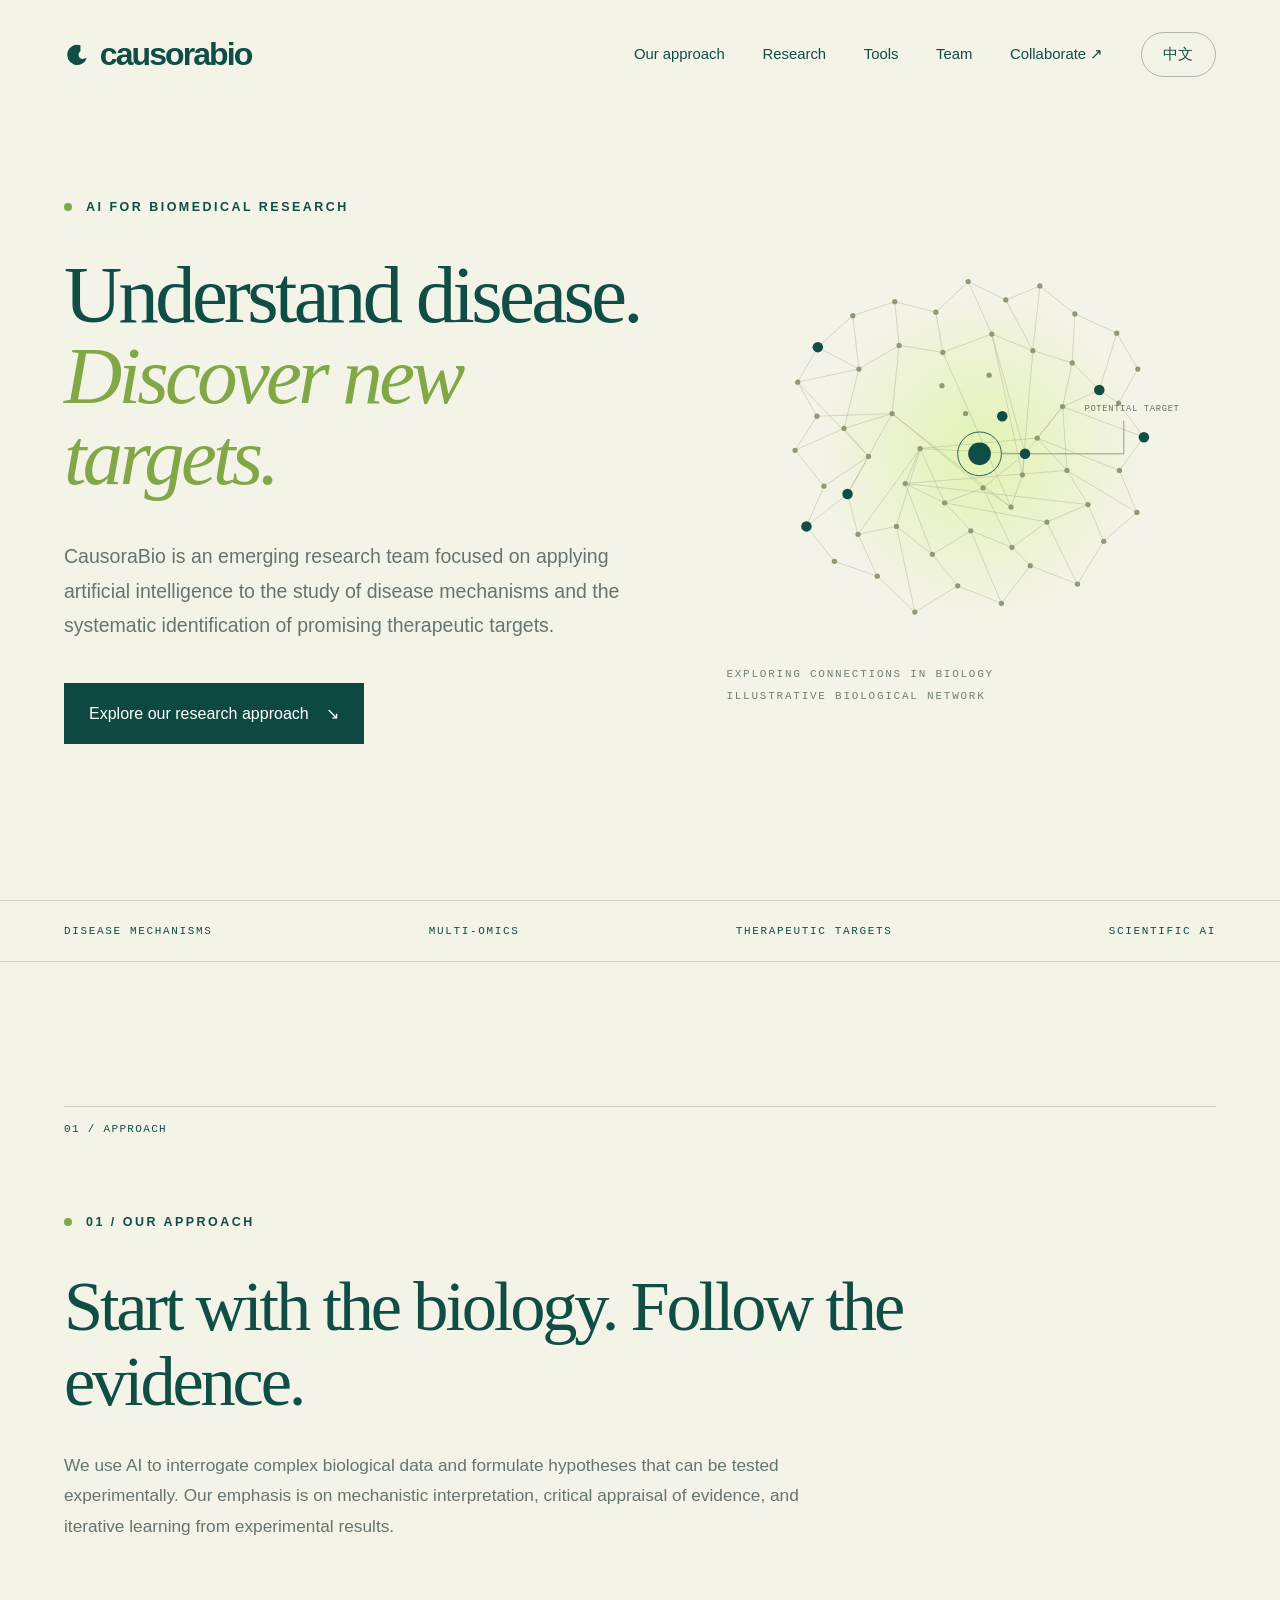
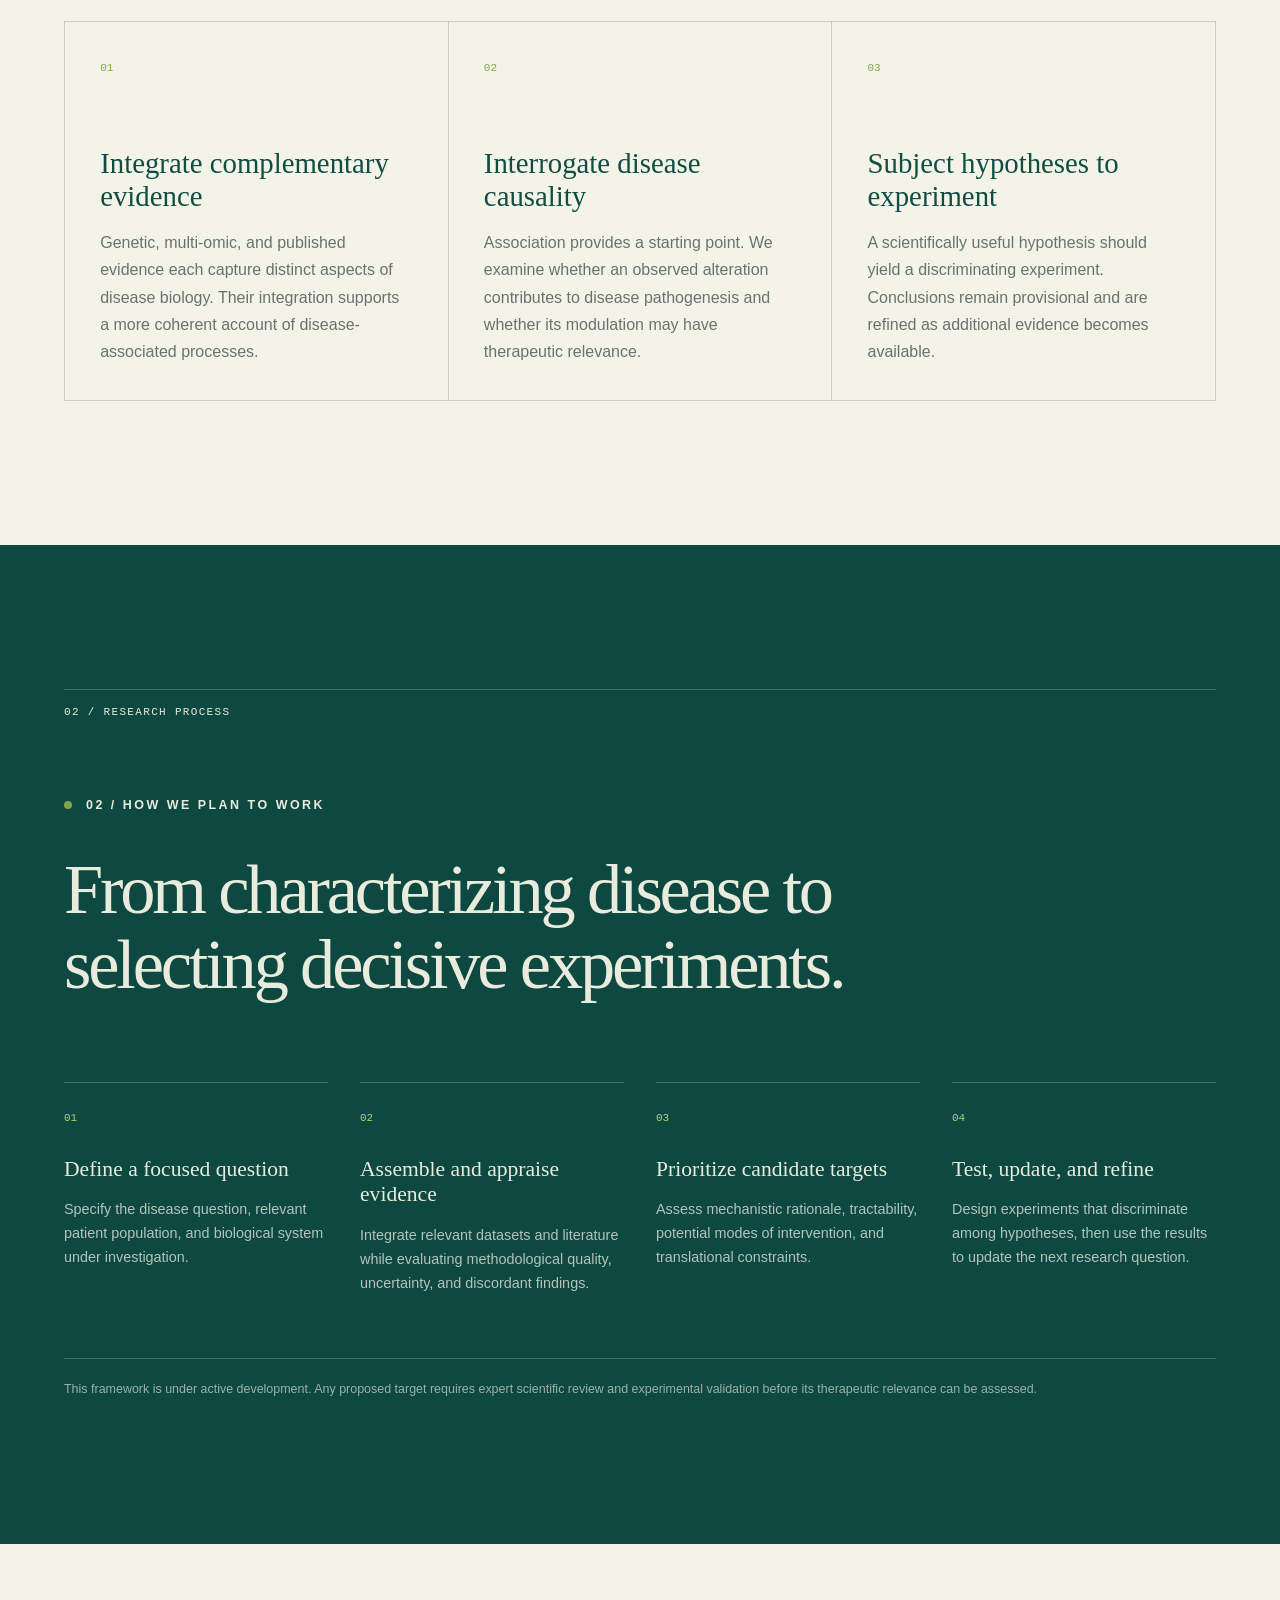
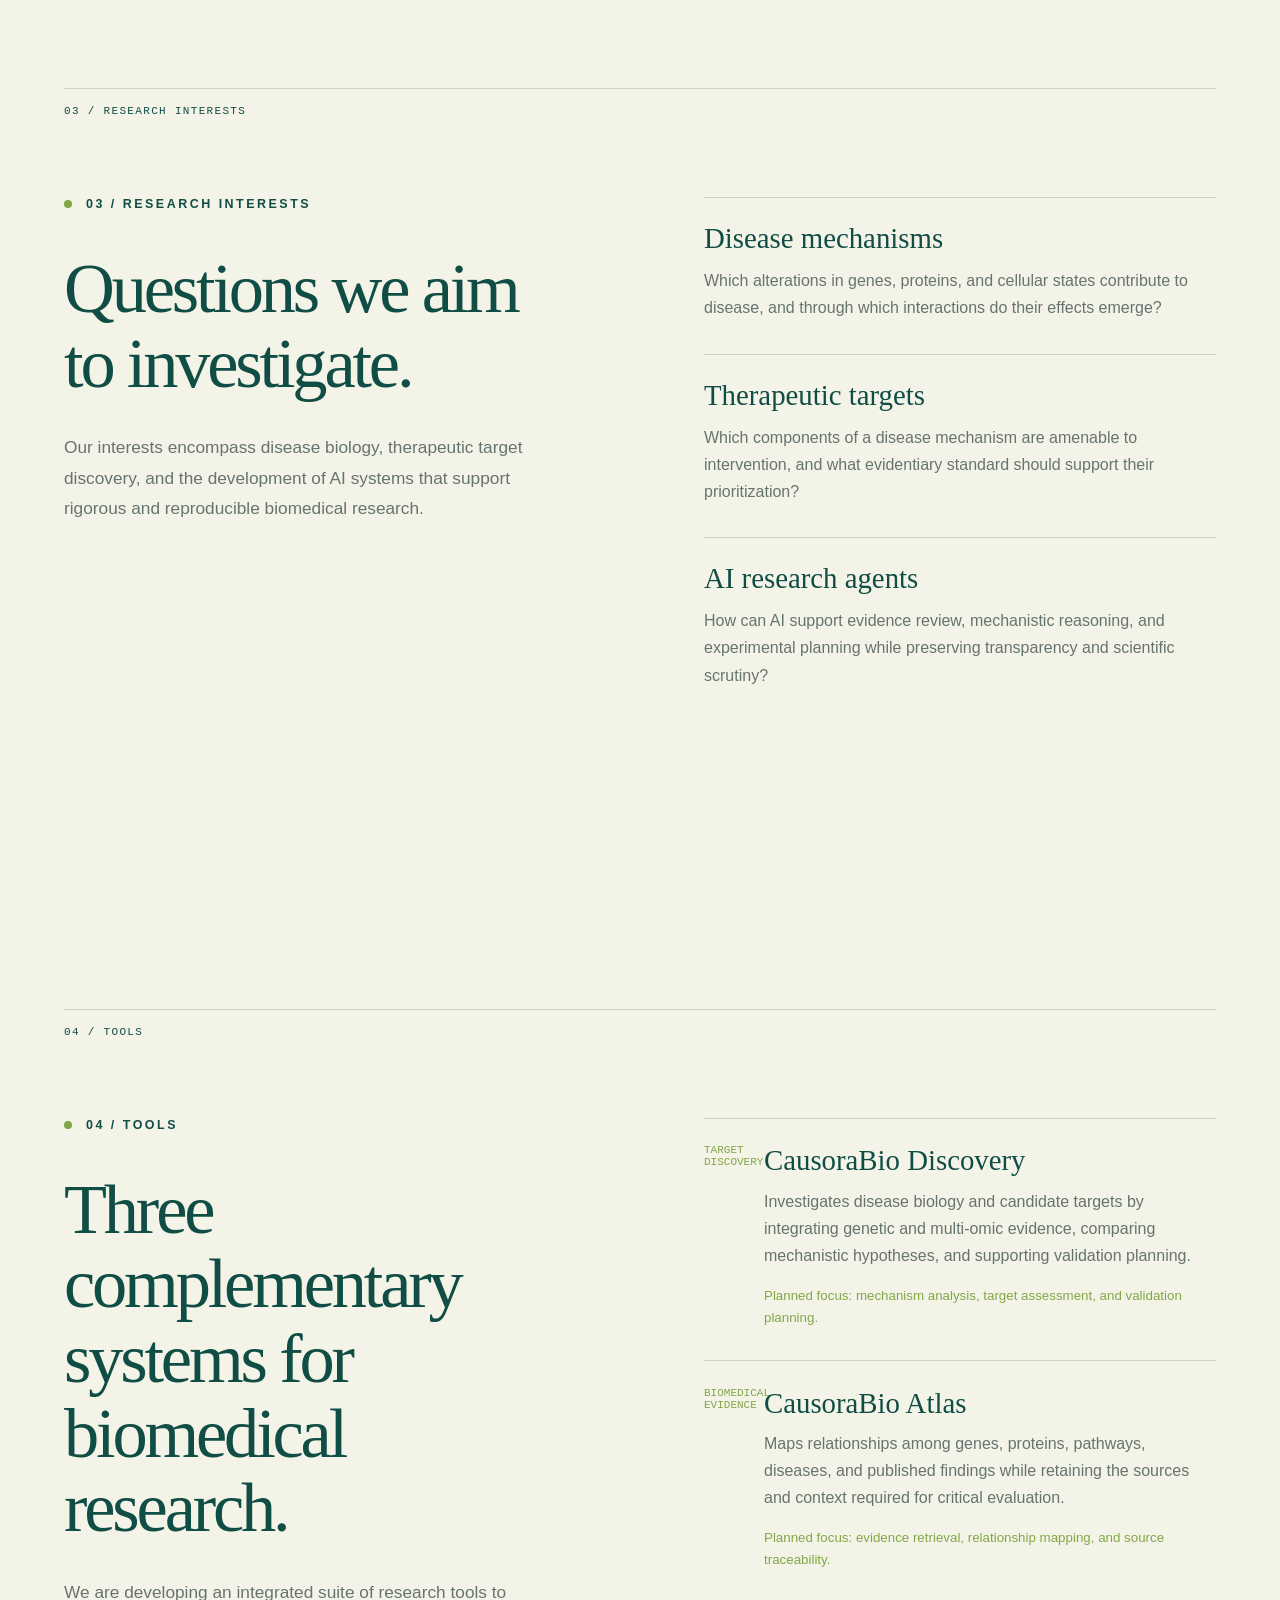
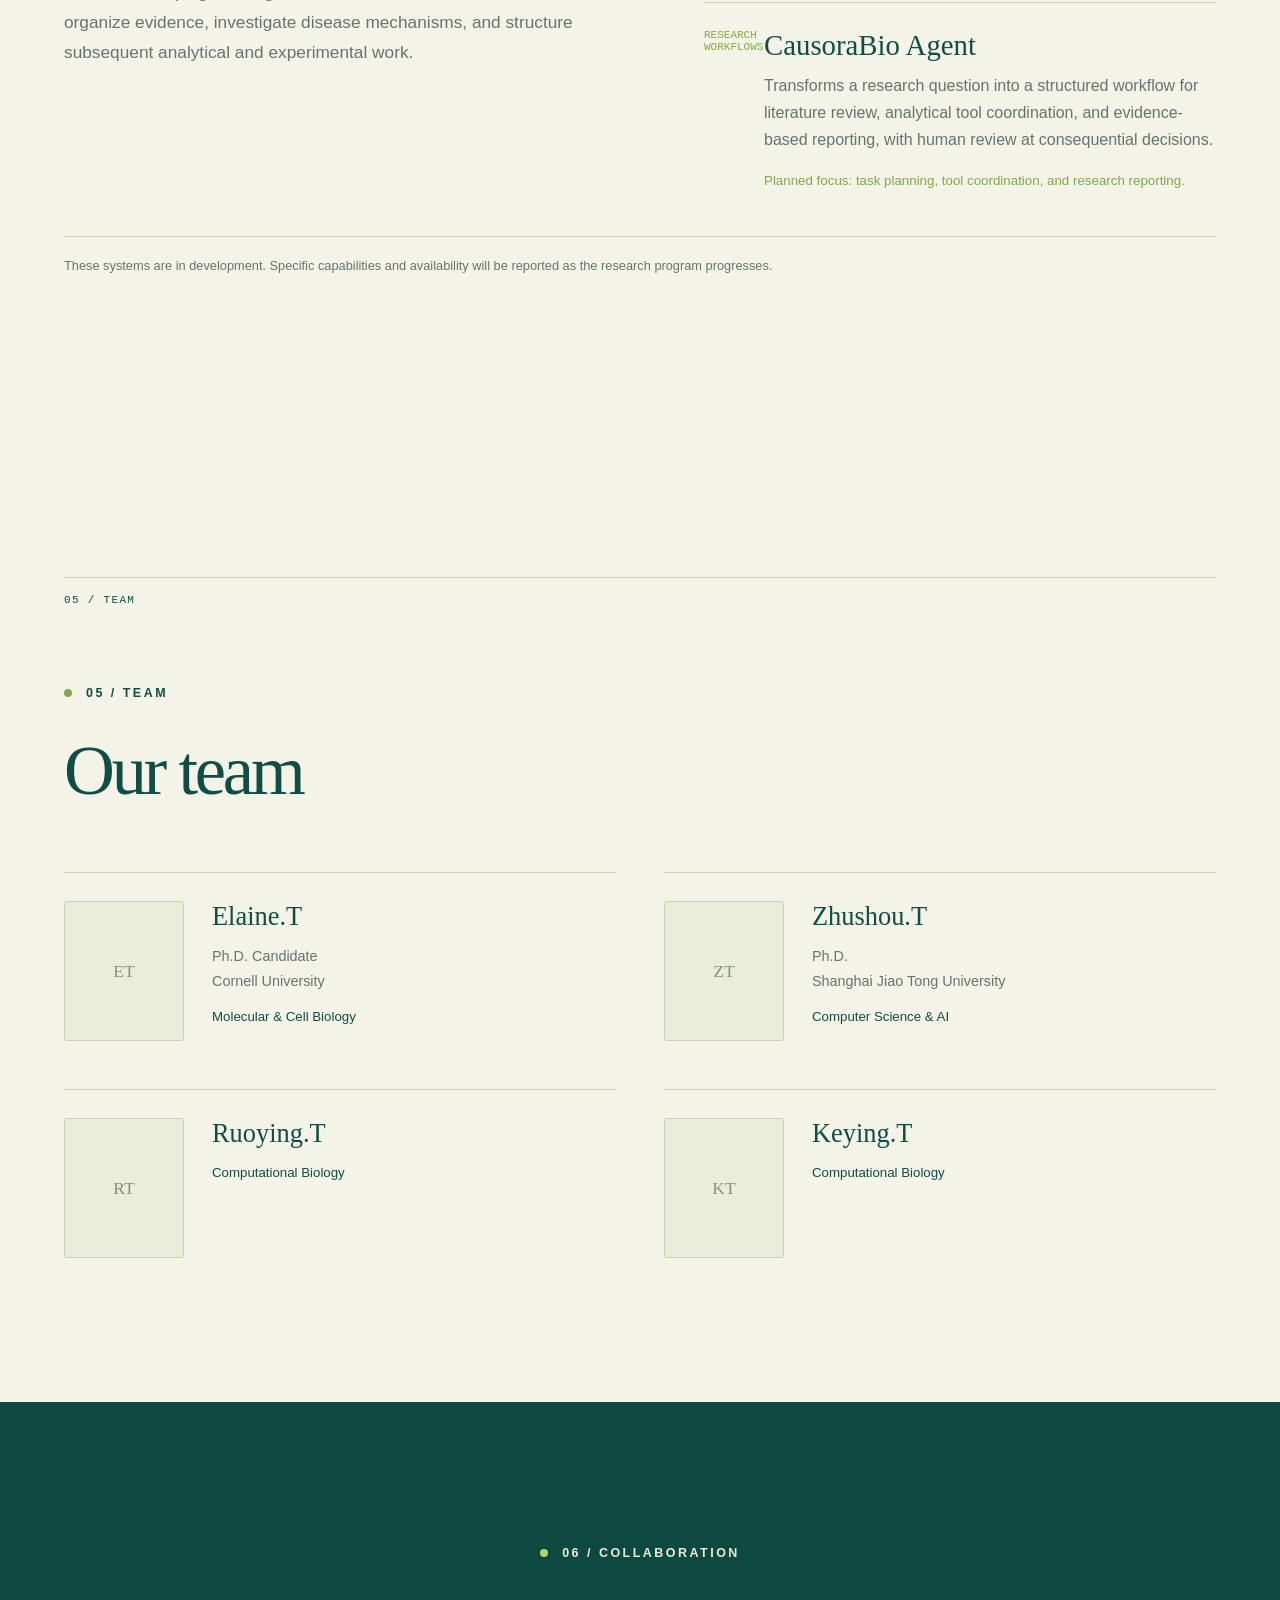
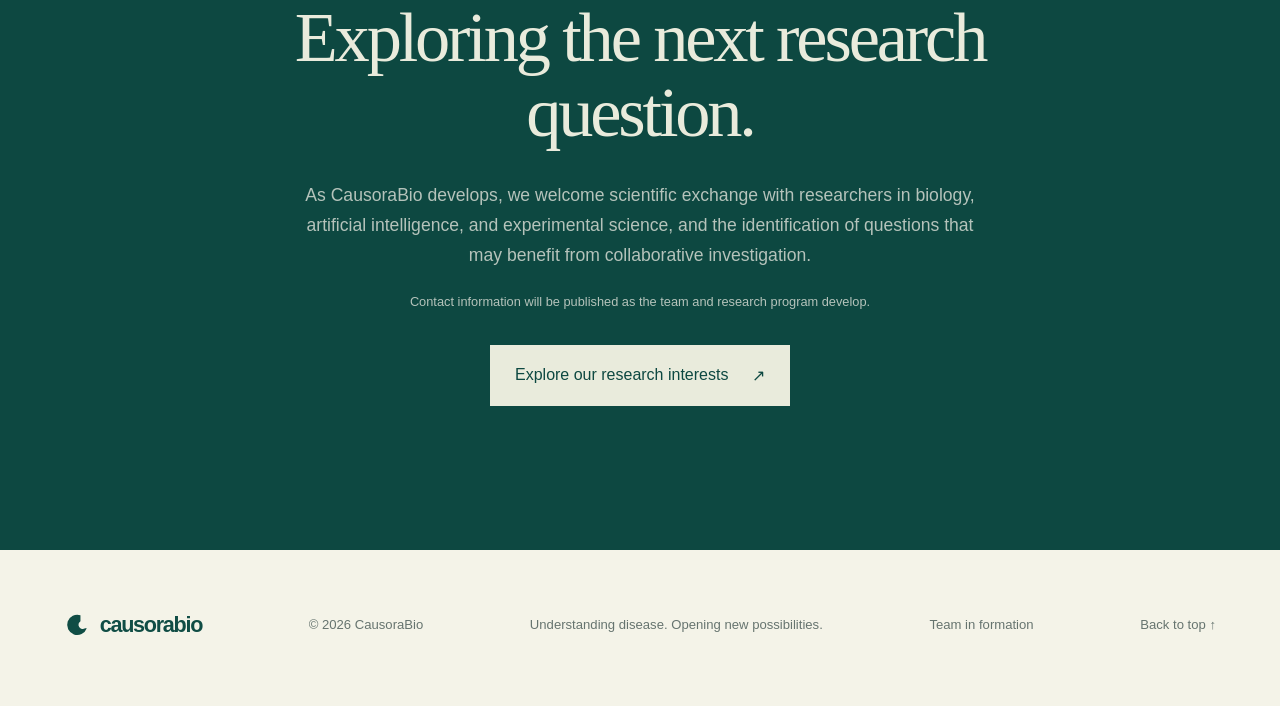
==== index.html @ b3ac4c7c "Initial CausoraBio website" ====
<!doctype html>
<html lang="en">
<head>
  <meta charset="utf-8">
  <meta name="viewport" content="width=device-width, initial-scale=1">
  <meta name="description" content="CausoraBio applies artificial intelligence to disease-mechanism research and the systematic identification of potential therapeutic targets.">
  <meta name="theme-color" content="#f4f3e8">
  <meta property="og:type" content="website">
  <meta property="og:title" content="CausoraBio — Understand disease. Discover new targets.">
  <meta property="og:description" content="Artificial intelligence for disease-mechanism research, evidence synthesis, and therapeutic-target discovery.">
  <meta name="twitter:card" content="summary">
  <title>CausoraBio — Understand disease. Discover new targets.</title>
  <link rel="icon" href="./favicon.svg" type="image/svg+xml">
  <link rel="manifest" href="./site.webmanifest">
  <link rel="stylesheet" href="./styles.css">
  <link rel="stylesheet" href="./enhancements.css">
  <link rel="stylesheet" href="./academic.css">
  <script src="./script.js" defer></script>
</head>
<body>
  <a class="skip-link" href="#main">Skip to content</a>
  <header class="site-header">
    <a class="brand" href="#top" aria-label="CausoraBio home">
      <svg viewBox="0 0 32 32" aria-hidden="true"><path d="M27 20.5A12 12 0 1 1 19.5 5v7A5 5 0 1 0 25 20.5z"/></svg>
      <span>causorabio</span>
    </a>
    <button class="menu-toggle" type="button" aria-expanded="false" aria-controls="site-nav">Menu</button>
    <nav id="site-nav" class="site-nav" aria-label="Primary navigation">
      <a href="#approach" data-i18n="navApproach">Our approach</a>
      <a href="#research" data-i18n="navResearch">Research</a>
      <a href="#tools" data-i18n="navTools">Tools</a>
      <a href="#team" data-i18n="navTeam">Team</a>
      <a href="#collaborate" data-i18n="navCollaborate">Collaborate ↗</a>
      <button class="lang-toggle" type="button" aria-label="Switch language">中文</button>
    </nav>
  </header>

  <main id="main">
    <section id="top" class="hero section-shell">
      <div class="hero-copy reveal">
        <p class="eyebrow" data-i18n="eyebrow">AI FOR BIOMEDICAL RESEARCH</p>
        <h1><span data-i18n="heroOne">Understand disease.</span><br><em data-i18n="heroTwo">Discover new targets.</em></h1>
        <p class="lede" data-i18n="heroBody">CausoraBio is an emerging research team focused on applying artificial intelligence to the study of disease mechanisms and the systematic identification of promising therapeutic targets.</p>
        <a class="button" href="#approach"><span data-i18n="heroButton">How we approach research</span><span aria-hidden="true">↘</span></a>
      </div>

      <div class="network-wrap reveal" aria-label="Illustrative biological network">
        <svg class="network" viewBox="0 0 560 500" role="img" aria-labelledby="network-title network-desc">
          <title id="network-title">Biological connection map</title>
          <desc id="network-desc">A network of connected biological signals converging on a potential therapeutic target.</desc>
          <defs>
            <radialGradient id="glow"><stop offset="0" stop-color="#dff3a9" stop-opacity=".85"/><stop offset="1" stop-color="#dff3a9" stop-opacity="0"/></radialGradient>
          </defs>
          <circle cx="290" cy="248" r="185" fill="url(#glow)"/>
          <g class="network-lines" id="network-lines"></g>
          <g class="network-points" id="network-points"></g>
          <circle class="target-ring" cx="290" cy="248" r="25"/>
          <circle class="target" cx="290" cy="248" r="13"/>
          <path class="target-line" d="M315 248H455V210"/>
          <circle class="target-small" cx="342" cy="248" r="6"/>
          <text x="410" y="199">POTENTIAL TARGET</text>
        </svg>
        <p class="network-caption">EXPLORING CONNECTIONS IN BIOLOGY<br>ILLUSTRATIVE BIOLOGICAL NETWORK</p>
      </div>
    </section>

    <div class="topic-strip section-shell" aria-label="Research domains">
      <span data-i18n="stripOne">DISEASE MECHANISMS</span><span data-i18n="stripTwo">MULTI-OMICS</span><span data-i18n="stripThree">THERAPEUTIC TARGETS</span><span data-i18n="stripFour">SCIENTIFIC AI</span>
    </div>

    <section id="approach" class="approach section-shell section-pad">
      <div class="section-index">01 / APPROACH</div>
      <div class="section-heading reveal">
        <p class="eyebrow" data-i18n="approachEyebrow">01 / OUR APPROACH</p>
        <h2 data-i18n="approachTitle">Start with the biology. Follow the evidence.</h2>
        <p class="section-lede" data-i18n="approachBody">We use AI to interrogate complex biological data and formulate hypotheses that can be tested experimentally. Our emphasis is on mechanistic interpretation, critical appraisal of evidence, and iterative learning from experimental results.</p>
      </div>
      <div class="approach-grid">
        <article class="method-card reveal"><span>01</span><h3 data-i18n="methodOneTitle">Integrate complementary evidence</h3><p data-i18n="methodOneBody">Genetic, multi-omic, and published evidence each capture distinct aspects of disease biology. Their integration supports a more coherent account of disease-associated processes.</p></article>
        <article class="method-card reveal"><span>02</span><h3 data-i18n="methodTwoTitle">Interrogate disease causality</h3><p data-i18n="methodTwoBody">Association provides a starting point. We examine whether an observed alteration contributes to disease pathogenesis and whether its modulation may have therapeutic relevance.</p></article>
        <article class="method-card reveal"><span>03</span><h3 data-i18n="methodThreeTitle">Subject hypotheses to experiment</h3><p data-i18n="methodThreeBody">A scientifically useful hypothesis should yield a discriminating experiment. Conclusions remain provisional and are refined as additional evidence becomes available.</p></article>
      </div>
    </section>

    <section class="workflow section-pad">
      <div class="section-shell">
        <div class="section-index light">02 / RESEARCH PROCESS</div>
        <div class="workflow-heading reveal"><p class="eyebrow light" data-i18n="workflowEyebrow">02 / HOW WE PLAN TO WORK</p><h2 data-i18n="workflowTitle">From characterizing disease to selecting decisive experiments.</h2></div>
        <div class="workflow-grid">
          <article class="workflow-step reveal"><span>01</span><h3 data-i18n="workflowOneTitle">Define a focused question</h3><p data-i18n="workflowOneBody">Specify the disease question, relevant patient population, and biological system under investigation.</p></article>
          <article class="workflow-step reveal"><span>02</span><h3 data-i18n="workflowTwoTitle">Assemble and appraise evidence</h3><p data-i18n="workflowTwoBody">Integrate relevant datasets and literature while evaluating methodological quality, uncertainty, and discordant findings.</p></article>
          <article class="workflow-step reveal"><span>03</span><h3 data-i18n="workflowThreeTitle">Prioritize candidate targets</h3><p data-i18n="workflowThreeBody">Assess mechanistic rationale, tractability, potential modes of intervention, and translational constraints.</p></article>
          <article class="workflow-step reveal"><span>04</span><h3 data-i18n="workflowFourTitle">Test, update, and refine</h3><p data-i18n="workflowFourBody">Design experiments that discriminate among hypotheses, then use the results to update the next research question.</p></article>
        </div>
        <p class="workflow-note" data-i18n="workflowNote">This framework is under active development. Any proposed target requires expert scientific review and experimental validation before its therapeutic relevance can be assessed.</p>
      </div>
    </section>

    <section id="research" class="research-focus section-shell section-pad">
      <div class="section-index">03 / RESEARCH INTERESTS</div>
      <div class="research-focus-grid">
        <div class="section-heading reveal"><p class="eyebrow" data-i18n="researchEyebrow">03 / RESEARCH INTERESTS</p><h2 data-i18n="researchTitle">Questions we aim to investigate.</h2><p class="section-lede" data-i18n="researchBody">Our interests encompass disease biology, therapeutic target discovery, and the development of AI systems that support rigorous and reproducible biomedical research.</p></div>
        <div class="focus-list reveal">
          <article><h3 data-i18n="focusOneTitle">Disease mechanisms</h3><p data-i18n="focusOneBody">Which alterations in genes, proteins, and cellular states contribute to disease, and through which interactions do their effects emerge?</p></article>
          <article><h3 data-i18n="focusTwoTitle">Therapeutic targets</h3><p data-i18n="focusTwoBody">Which components of a disease mechanism are amenable to intervention, and what evidentiary standard should support their prioritization?</p></article>
          <article><h3 data-i18n="focusThreeTitle">AI research agents</h3><p data-i18n="focusThreeBody">How can AI support evidence review, mechanistic reasoning, and experimental planning while preserving transparency and scientific scrutiny?</p></article>
        </div>
      </div>
    </section>

    <section id="tools" class="tools section-shell section-pad">
      <div class="section-index">04 / TOOLS</div>
      <div class="tools-grid">
        <div class="section-heading reveal"><p class="eyebrow" data-i18n="toolsEyebrow">04 / TOOLS</p><h2 data-i18n="toolsTitle">Three complementary systems for biomedical research.</h2><p class="section-lede" data-i18n="toolsBody">We are developing an integrated suite of research tools to organize evidence, investigate disease mechanisms, and structure subsequent analytical and experimental work.</p></div>
        <div class="tool-list reveal">
          <article><span data-i18n="toolOneLabel">TARGET DISCOVERY</span><div><h3>CausoraBio Discovery</h3><p data-i18n="toolOneBody">Investigates disease biology and candidate targets by integrating genetic and multi-omic evidence, comparing mechanistic hypotheses, and supporting validation planning.</p><small data-i18n="toolOneFocus">Planned focus: mechanism analysis, target assessment, and validation planning.</small></div></article>
          <article><span data-i18n="toolTwoLabel">BIOMEDICAL EVIDENCE</span><div><h3>CausoraBio Atlas</h3><p data-i18n="toolTwoBody">Maps relationships among genes, proteins, pathways, diseases, and published findings while retaining the sources and context required for critical evaluation.</p><small data-i18n="toolTwoFocus">Planned focus: evidence retrieval, relationship mapping, and source traceability.</small></div></article>
          <article><span data-i18n="toolThreeLabel">RESEARCH WORKFLOWS</span><div><h3>CausoraBio Agent</h3><p data-i18n="toolThreeBody">Transforms a research question into a structured workflow for literature review, analytical tool coordination, and evidence-based reporting, with human review at consequential decisions.</p><small data-i18n="toolThreeFocus">Planned focus: task planning, tool coordination, and research reporting.</small></div></article>
        </div>
      </div>
      <p class="development-note" data-i18n="toolsNote">These systems are in development. Specific capabilities and availability will be reported as the research program progresses.</p>
    </section>

    <section id="team" class="team section-shell section-pad">
      <div class="section-index">05 / TEAM</div>
      <div class="team-heading reveal">
        <p class="eyebrow" data-i18n="teamEyebrow">05 / TEAM</p>
        <h2 data-i18n="teamTitle">Our team</h2>
      </div>
      <div class="team-grid">
        <article class="team-member reveal">
          <div class="team-avatar" aria-hidden="true"><span>ET</span></div>
          <div><h3>Elaine.T</h3><p data-i18n="elaineDegree">Ph.D. Candidate</p><p data-i18n="elaineSchool">Cornell University</p><p class="team-field" data-i18n="elaineField">Molecular &amp; Cell Biology</p></div>
        </article>
        <article class="team-member reveal">
          <div class="team-avatar" aria-hidden="true"><span>ZT</span></div>
          <div><h3>Zhushou.T</h3><p data-i18n="zhushouDegree">Ph.D.</p><p data-i18n="zhushouSchool">Shanghai Jiao Tong University</p><p class="team-field" data-i18n="zhushouField">Computer Science &amp; AI</p></div>
        </article>
        <article class="team-member reveal">
          <div class="team-avatar" aria-hidden="true"><span>RT</span></div>
          <div><h3>Ruoying.T</h3><p class="team-field" data-i18n="ruoyingField">Computational Biology</p></div>
        </article>
        <article class="team-member reveal">
          <div class="team-avatar" aria-hidden="true"><span>KT</span></div>
          <div><h3>Keying.T</h3><p class="team-field" data-i18n="keyingField">Computational Biology</p></div>
        </article>
      </div>
    </section>

    <section id="collaborate" class="collaborate section-pad">
      <div class="section-shell collaborate-inner reveal">
        <p class="eyebrow light" data-i18n="collabEyebrow">06 / COLLABORATION</p>
        <h2 data-i18n="collabTitle">Exploring the next research question.</h2>
        <p data-i18n="collabBody">As CausoraBio develops, we welcome scientific exchange with researchers in biology, artificial intelligence, and experimental science, and the identification of questions that may benefit from collaborative investigation.</p>
        <p class="contact-note" data-i18n="contactNote">Contact information will be published as the team and research program develop.</p>
        <a class="button button-light" href="#research"><span data-i18n="collabButton">Explore our research interests</span><span aria-hidden="true">↗</span></a>
      </div>
    </section>
  </main>

  <footer class="footer section-shell"><a class="brand" href="#top"><svg viewBox="0 0 32 32" aria-hidden="true"><path d="M27 20.5A12 12 0 1 1 19.5 5v7A5 5 0 1 0 25 20.5z"/></svg><span>causorabio</span></a><p>© <span id="year"></span> CausoraBio</p><span data-i18n="footerLine">Understanding disease. Opening new possibilities.</span><span data-i18n="footerStatus">Team in formation</span><a href="#top" data-i18n="backTop">Back to top ↑</a></footer>
</body>
</html>
---- styles.css ----
:root{--paper:#f4f3e8;--ink:#104d45;--muted:#66746f;--lime:#82a747;--line:#ccd0bf;--dark:#0d4841;--serif:Georgia,"Times New Roman",serif;--sans:Inter,-apple-system,BlinkMacSystemFont,"Segoe UI",sans-serif}*{box-sizing:border-box}html{scroll-behavior:smooth}body{margin:0;background:var(--paper);color:var(--ink);font-family:var(--sans);font-size:16px}.skip-link{position:fixed;left:1rem;top:-4rem;background:#fff;padding:.8rem 1rem;z-index:99}.skip-link:focus{top:1rem}.site-header{height:108px;max-width:1344px;margin:auto;padding:0 4rem;display:flex;align-items:center;justify-content:space-between;position:relative;z-index:10}.brand{display:flex;align-items:center;gap:.55rem;color:var(--ink);font-size:2rem;font-weight:700;text-decoration:none;letter-spacing:-.06em}.brand svg{width:27px;height:27px;fill:currentColor}.site-nav{display:flex;align-items:center;gap:2.35rem}.site-nav a{color:var(--ink);font-size:.93rem;text-decoration:none;position:relative}.site-nav a:after{content:"";position:absolute;left:0;right:100%;bottom:-5px;height:1px;background:currentColor;transition:right .25s}.site-nav a:hover:after{right:0}.lang-toggle{border:1px solid #aeb7a8;border-radius:999px;background:transparent;color:var(--ink);padding:.75rem 1.35rem;cursor:pointer;font-size:.92rem}.menu-toggle{display:none;background:none;border:0;color:var(--ink);font:inherit}.section-shell{max-width:1344px;margin:0 auto;padding-left:4rem;padding-right:4rem}.hero{min-height:calc(100vh - 108px);display:grid;grid-template-columns:1.1fr .9fr;align-items:center;gap:4rem;padding-top:3rem;padding-bottom:7rem}.hero-copy{max-width:650px}.eyebrow{font-size:.78rem;letter-spacing:.2em;font-weight:600;margin:0 0 2.5rem;color:var(--ink)}.eyebrow:before{content:"";display:inline-block;width:8px;height:8px;border-radius:50%;background:var(--lime);margin-right:14px}.hero h1,.section-heading h2,.research h2,.team h2,.collaborate h2{font-family:var(--serif);font-weight:400;letter-spacing:-.045em;margin:0}.hero h1{font-size:clamp(3.7rem,6.3vw,6.2rem);line-height:1.01}.hero h1 em{font-weight:400;color:var(--lime)}.lede{max-width:610px;color:var(--muted);font-size:1.22rem;line-height:1.75;margin:2.6rem 0}.button{display:inline-flex;align-items:center;justify-content:space-between;min-width:300px;background:var(--dark);color:#fff;text-decoration:none;padding:1.25rem 1.5rem;border:1px solid var(--dark);transition:.25s}.button:hover{background:transparent;color:var(--dark)}.network-wrap{align-self:center}.network{width:100%;overflow:visible}.network-lines line{stroke:#9ba687;stroke-width:1;opacity:.42}.network-points circle{fill:#8d9a73}.network-points circle.accent{fill:var(--ink)}.target-ring{fill:none;stroke:var(--ink);stroke-width:1}.target{fill:var(--ink)}.target-line{fill:none;stroke:#829570;stroke-width:1}.target-small{fill:var(--ink)}.network text{font:10px ui-monospace,SFMono-Regular,Menlo,monospace;letter-spacing:.08em;fill:#66725e}.network-caption{font:11px/2 ui-monospace,SFMono-Regular,Menlo,monospace;letter-spacing:.16em;color:#73806d;margin:-15px 0 0}.section-pad{padding-top:9rem;padding-bottom:9rem}.section-index{border-top:1px solid var(--line);padding-top:1rem;font:11px ui-monospace,SFMono-Regular,Menlo,monospace;letter-spacing:.12em}.section-heading{max-width:860px;margin:5rem 0}.section-heading h2,.research h2,.collaborate h2{font-size:clamp(3.2rem,5.5vw,5.3rem);line-height:1.06}.approach-grid{display:grid;grid-template-columns:repeat(3,1fr);gap:1px;background:var(--line);border:1px solid var(--line)}.method-card{background:var(--paper);padding:2.2rem;min-height:290px}.method-card>span,.tool-list article>span{font:11px ui-monospace,SFMono-Regular,Menlo,monospace;color:var(--lime)}.method-card h3,.tool-list h3{font-family:var(--serif);font-size:1.8rem;font-weight:400;margin:4.5rem 0 1rem}.method-card p,.tool-list p,.team-layout>p:last-child{color:var(--muted);line-height:1.7;margin:0}.research,.collaborate{background:var(--dark);color:#e9ebdc}.research-inner{display:grid;grid-template-columns:1.2fr 1fr;gap:7rem}.research .section-index{grid-column:1/-1;border-color:#44726b}.light{color:#e9ebdc}.research-copy>p:last-child{font-size:1.15rem;line-height:1.7;color:#b5c3bb;max-width:650px}.scale-list{align-self:end}.scale-list div{display:flex;justify-content:space-between;border-top:1px solid #44726b;padding:1.3rem 0;font-size:.8rem;letter-spacing:.15em}.scale-list b{font-weight:400;color:#89a78b}.tools-grid{display:grid;grid-template-columns:1fr 1fr;gap:8rem}.tools-grid .section-heading{margin-top:5rem}.tool-list{padding-top:5rem}.tool-list article{display:grid;grid-template-columns:60px 1fr;border-top:1px solid var(--line);padding:1.6rem 0 2rem}.tool-list h3{margin:0 0 .65rem}.team-layout{max-width:1000px;margin:6rem 0 0 auto}.team h2{font-size:clamp(3rem,5vw,5rem);line-height:1.08}.team-layout>p:last-child{font-size:1.15rem;max-width:650px;margin:2.5rem 0 0 auto}.collaborate{text-align:center}.collaborate-inner{max-width:1000px}.collaborate .eyebrow:before{background:#b3d467}.collaborate p:not(.eyebrow){max-width:700px;margin:2rem auto 3rem;color:#b5c3bb;line-height:1.7;font-size:1.1rem}.button-light{background:#e9ebdc;border-color:#e9ebdc;color:var(--dark)}.button-light:hover{color:#e9ebdc;border-color:#e9ebdc}.footer{min-height:150px;display:flex;align-items:center;justify-content:space-between}.footer .brand{font-size:1.35rem}.footer p,.footer>a:last-child{color:var(--muted);font-size:.82rem;text-decoration:none}.reveal{opacity:0;transform:translateY(18px);transition:opacity .7s ease,transform .7s ease}.reveal.visible{opacity:1;transform:none}@media(prefers-reduced-motion:reduce){html{scroll-behavior:auto}.reveal{opacity:1;transform:none;transition:none}}@media(max-width:900px){.site-header,.section-shell{padding-left:1.5rem;padding-right:1.5rem}.site-header{height:84px}.menu-toggle{display:block}.site-nav{position:absolute;top:74px;left:1rem;right:1rem;background:var(--paper);border:1px solid var(--line);padding:1.5rem;flex-direction:column;align-items:flex-start;gap:1.3rem;display:none}.site-nav.open{display:flex}.hero{grid-template-columns:1fr;gap:1rem;min-height:auto;padding-top:5rem}.hero-copy{max-width:720px}.network-wrap{max-width:620px;margin:auto}.approach-grid,.research-inner,.tools-grid{grid-template-columns:1fr}.research-inner,.tools-grid{gap:2rem}.method-card{min-height:240px}.section-pad{padding-top:6rem;padding-bottom:6rem}.footer{padding-top:2rem;padding-bottom:2rem;gap:1.5rem;flex-wrap:wrap}}@media(max-width:560px){.brand{font-size:1.55rem}.hero h1{font-size:3.15rem}.hero{padding-top:4rem;padding-bottom:5rem}.lede{font-size:1rem}.button{min-width:100%}.network{margin-top:1rem}.section-heading h2,.research h2,.team h2,.collaborate h2{font-size:2.65rem}.section-heading{margin:3.5rem 0}.approach-grid{grid-template-columns:1fr}.method-card h3{margin-top:2.8rem}.section-pad{padding-top:4.5rem;padding-bottom:4.5rem}.footer{align-items:flex-start;flex-direction:column}}
---- enhancements.css ----
.research-questions{grid-column:1/-1;border-top:1px solid #44726b;padding-top:2rem;display:grid;grid-template-columns:1fr 1.4fr;gap:4rem}.research-questions>p{font:11px ui-monospace,SFMono-Regular,Menlo,monospace;letter-spacing:.15em;color:#89a78b}.research-questions ul{list-style:none;padding:0;margin:0}.research-questions li{font-family:var(--serif);font-size:1.65rem;padding:.9rem 0;border-bottom:1px solid #44726b}.team-heading{margin:5rem 0 4rem}.team-heading .eyebrow{margin-bottom:2rem}.team-heading h2{font-size:clamp(3.2rem,5.5vw,5.3rem)}.team-grid{display:grid;grid-template-columns:repeat(2,minmax(0,1fr));gap:3rem;margin-top:2rem}.team-member{display:grid;grid-template-columns:120px 1fr;gap:1.75rem;align-items:start;border-top:1px solid var(--line);padding-top:1.75rem}.team-avatar{height:140px;background:#e9edd9;border:1px solid var(--line);border-radius:3px;display:grid;place-items:center;color:#839478;font:1.1rem var(--serif)}.team-member h3{font:400 1.65rem var(--serif);margin:0 0 .75rem}.team-member p{margin:0;color:var(--muted);font-size:.9rem;line-height:1.7}.team-member .team-field{margin-top:.8rem;color:var(--ink);font-size:.83rem}.collaborate p:not(.eyebrow){margin-bottom:2rem}.collab-types{display:flex;justify-content:center;gap:.6rem;flex-wrap:wrap;margin-bottom:3rem}.collab-types span{border:1px solid #44726b;border-radius:999px;padding:.6rem 1rem;color:#cad4ce;font-size:.82rem}.footer{gap:1.5rem}.footer>a:not(.brand){color:var(--muted);font-size:.82rem;text-decoration:none}@media(max-width:900px){.research-questions{grid-template-columns:1fr;gap:1rem}.team-grid{grid-template-columns:1fr;gap:2rem}}@media(max-width:560px){.team-member{grid-template-columns:90px 1fr;gap:1.35rem}.team-avatar{height:110px}.team-heading h2{font-size:2.65rem}}
---- academic.css ----
.topic-strip{border-top:1px solid var(--line);border-bottom:1px solid var(--line);display:flex;justify-content:space-between;gap:2rem;padding-top:1.5rem;padding-bottom:1.5rem;font:11px ui-monospace,SFMono-Regular,Menlo,monospace;letter-spacing:.15em}.section-lede{color:var(--muted);font-size:1.08rem;line-height:1.75;max-width:760px;margin:2rem 0 0}.workflow{background:var(--dark);color:#e9ebdc}.workflow .section-index{border-color:#44726b}.workflow-heading{max-width:900px;margin:5rem 0}.workflow-heading h2{font:400 clamp(3.2rem,5.5vw,5.3rem)/1.06 var(--serif);letter-spacing:-.045em;margin:0}.workflow-grid{display:grid;grid-template-columns:repeat(4,1fr);gap:2rem}.workflow-step{border-top:1px solid #44726b;padding-top:1.5rem}.workflow-step>span{font:11px ui-monospace,SFMono-Regular,Menlo,monospace;color:#b3d467}.workflow-step h3{font:400 1.35rem/1.2 var(--serif);margin:2rem 0 1rem}.workflow-step p{color:#b5c3bb;line-height:1.65;font-size:.9rem}.workflow-note{border-top:1px solid #44726b;margin:3rem 0 0;padding-top:1.25rem;color:#9fb1a8;font-size:.78rem;line-height:1.7}.research-focus-grid{display:grid;grid-template-columns:1fr 1fr;gap:8rem}.focus-list{padding-top:5rem}.focus-list article{border-top:1px solid var(--line);padding:1.5rem 0 2rem}.focus-list h3{font:400 1.8rem var(--serif);margin:0 0 .75rem}.focus-list p{color:var(--muted);line-height:1.7;margin:0}.tool-list small{display:block;color:var(--lime);line-height:1.6;margin-top:1rem}.development-note{border-top:1px solid var(--line);padding-top:1.2rem;color:var(--muted);font-size:.8rem;line-height:1.6}.contact-note{font-size:.8rem!important;margin-top:-.75rem!important}.footer>span{color:var(--muted);font-size:.82rem}@media(max-width:1000px){.workflow-grid{grid-template-columns:repeat(2,1fr)}}@media(max-width:900px){.research-focus-grid{grid-template-columns:1fr;gap:1rem}.focus-list{padding-top:0}.topic-strip{flex-wrap:wrap}.footer{justify-content:flex-start}}@media(max-width:560px){.workflow-grid{grid-template-columns:1fr}.topic-strip{gap:1rem;font-size:9px}.workflow-heading{margin:3.5rem 0}.workflow-heading h2{font-size:2.65rem}}
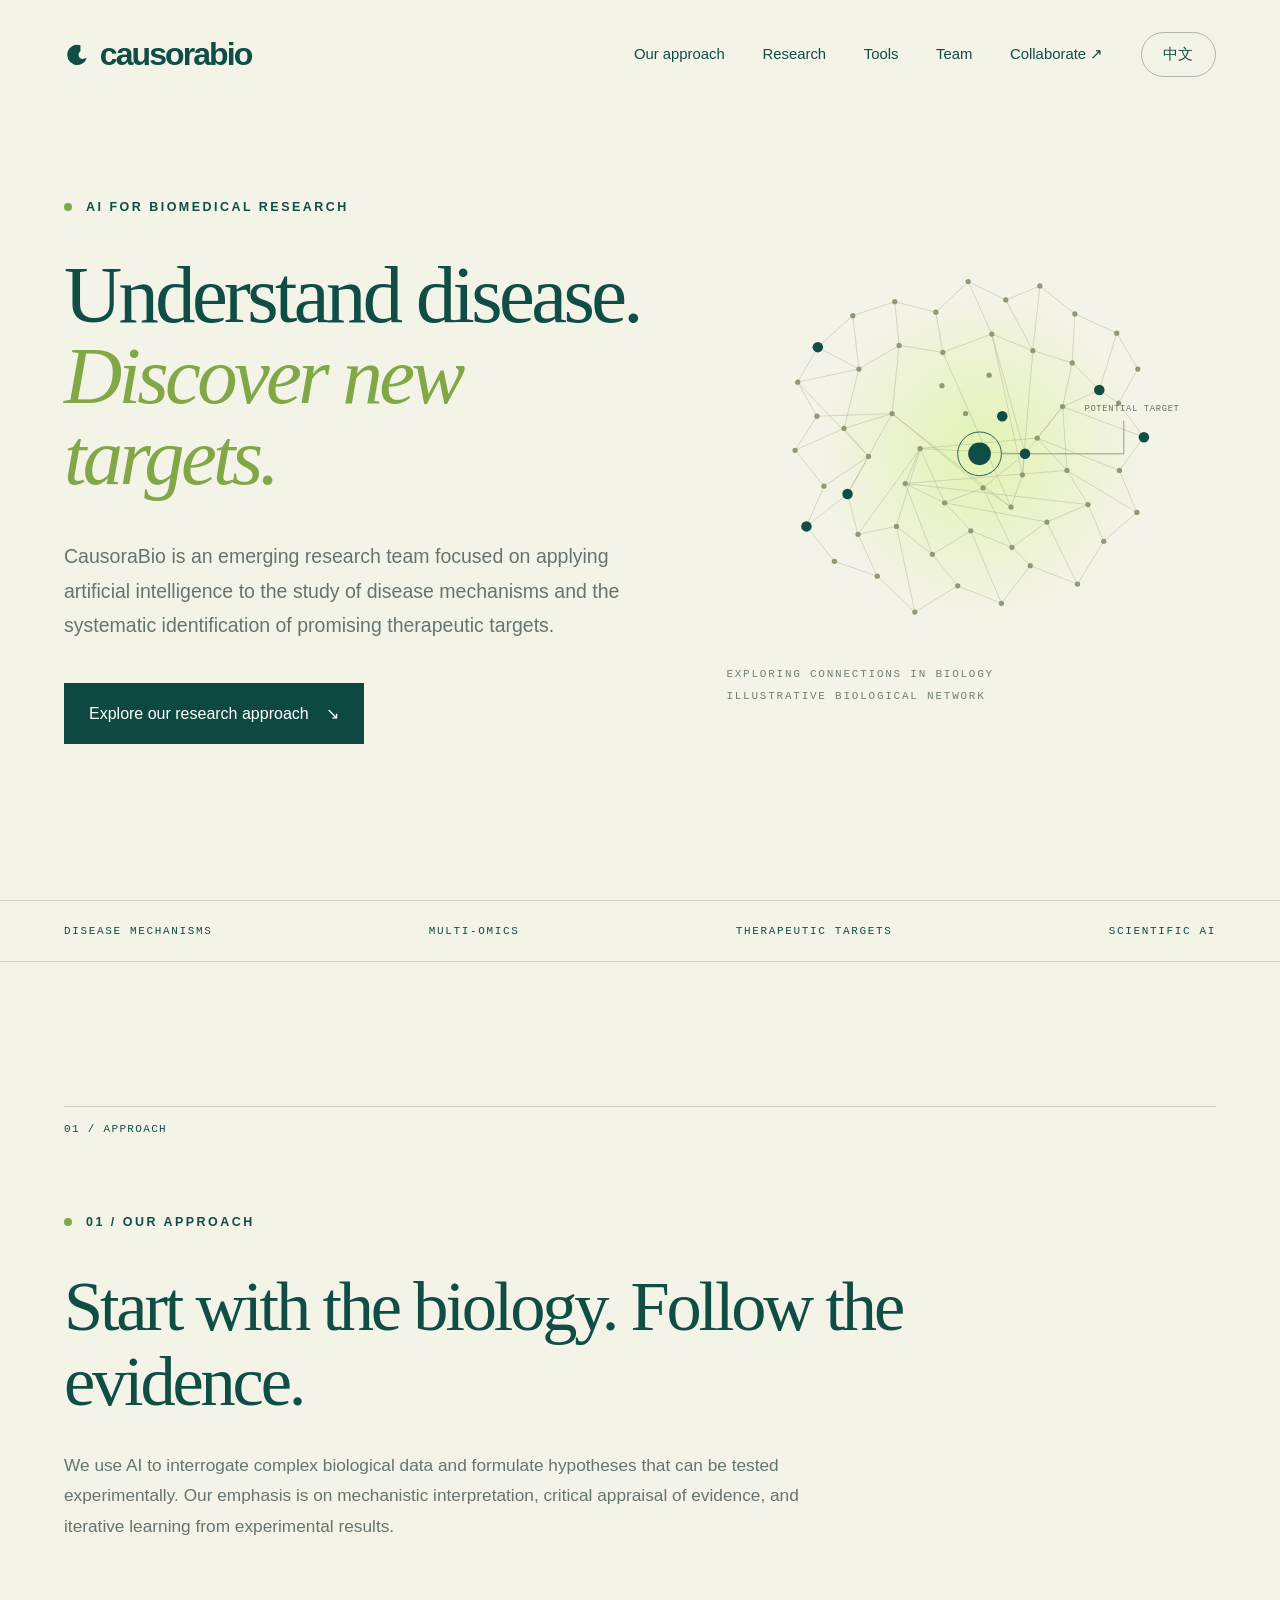
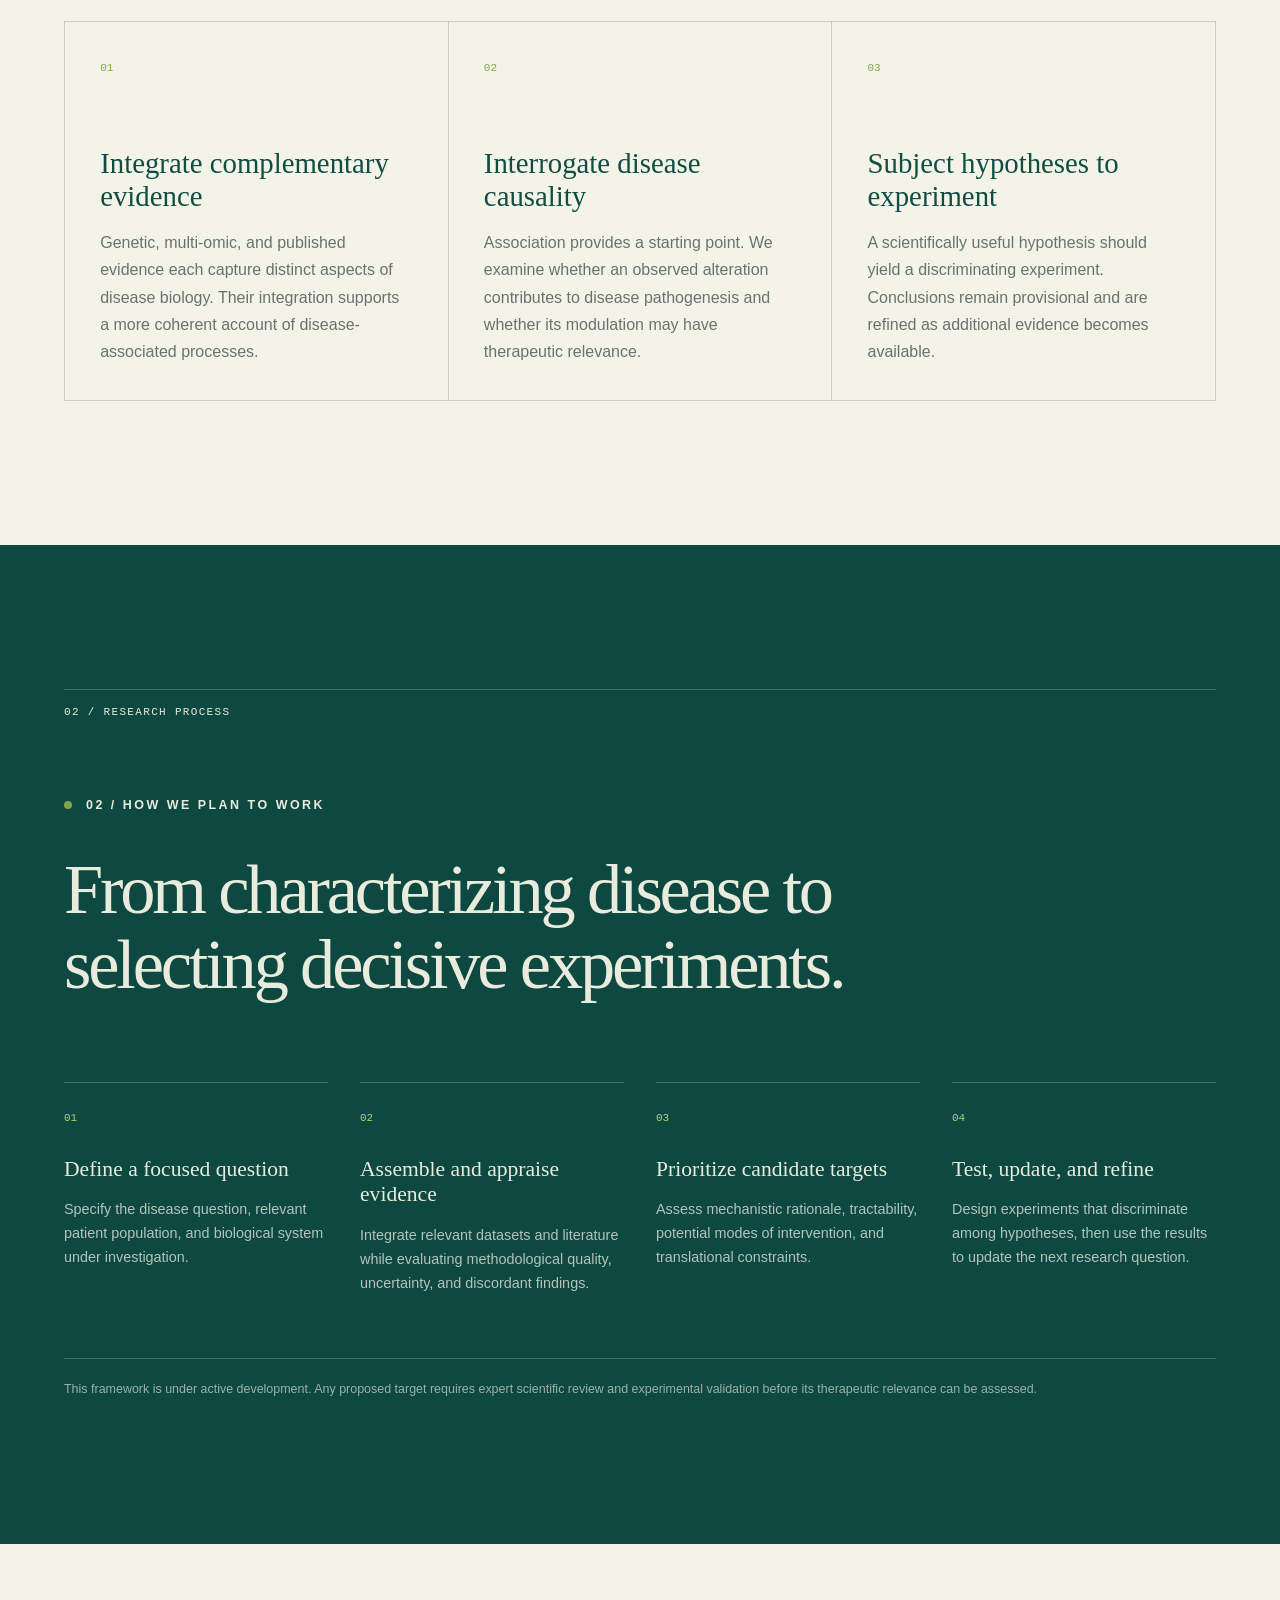
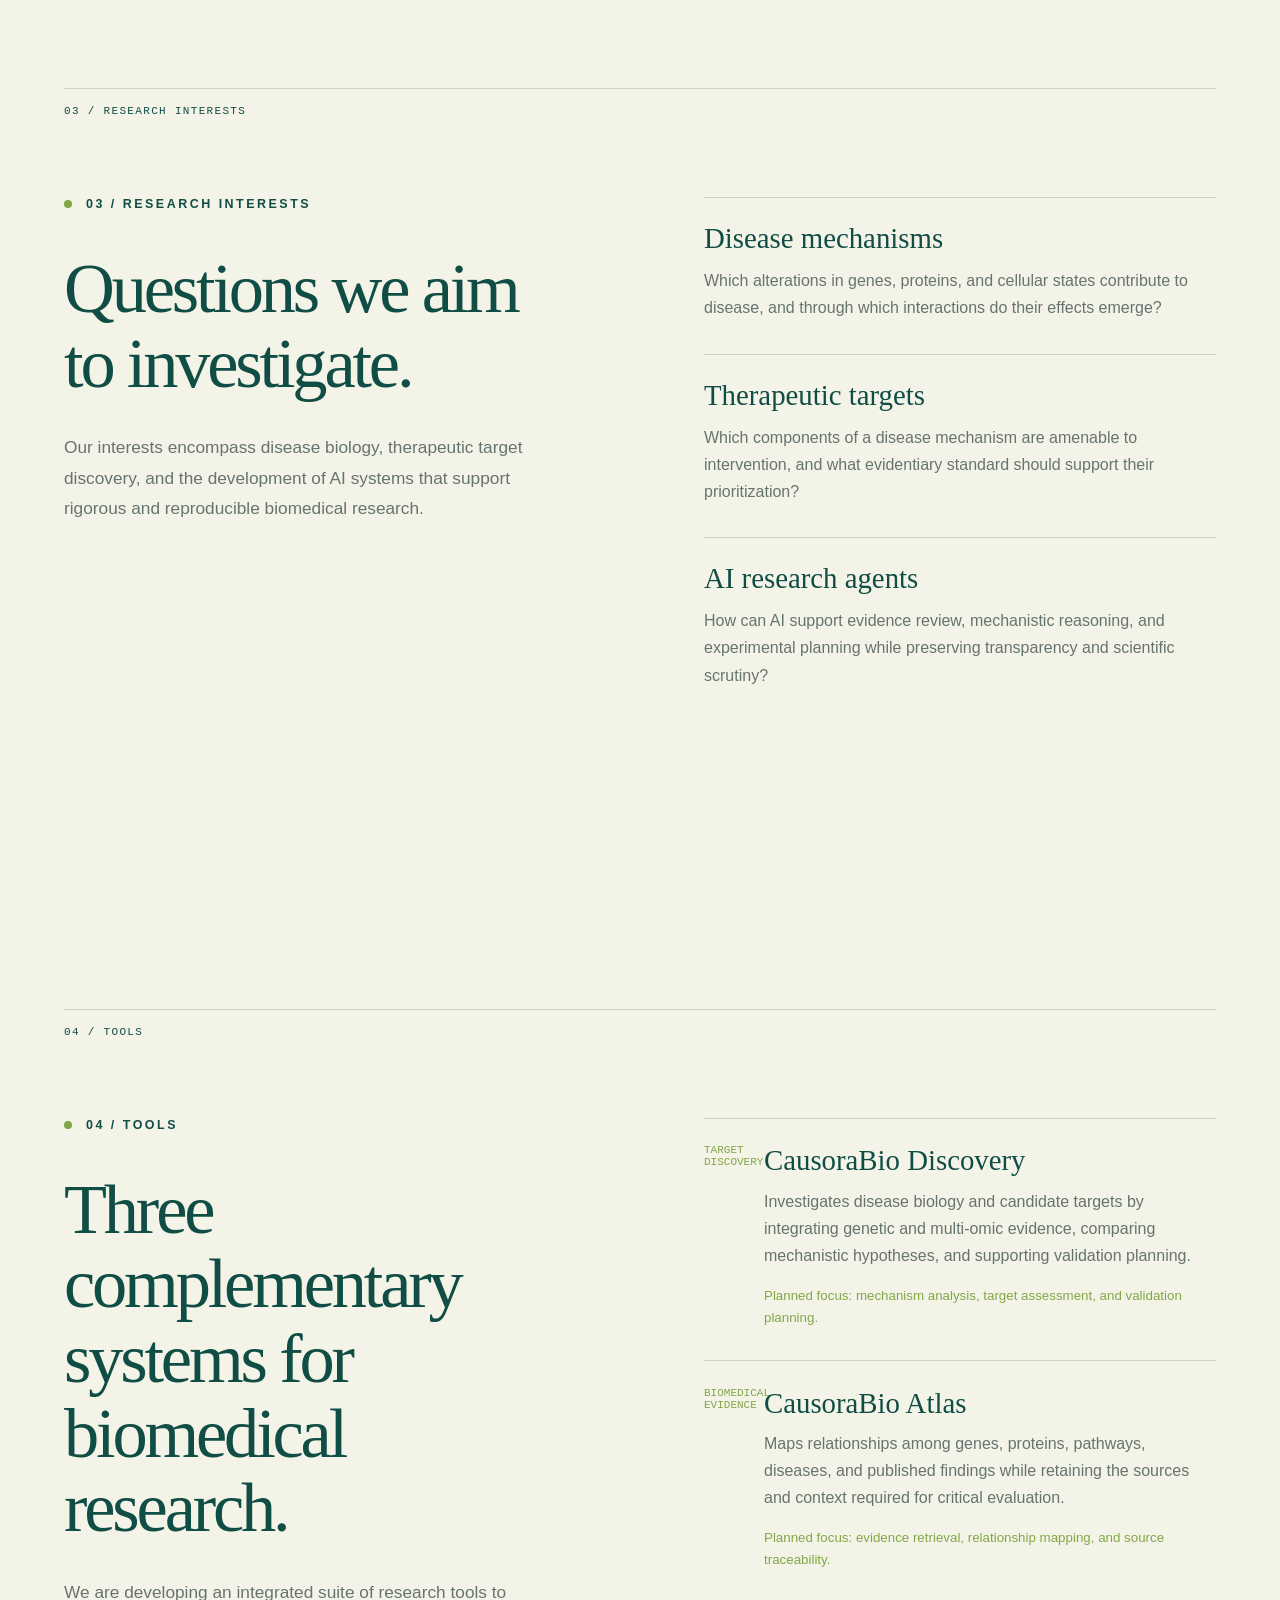
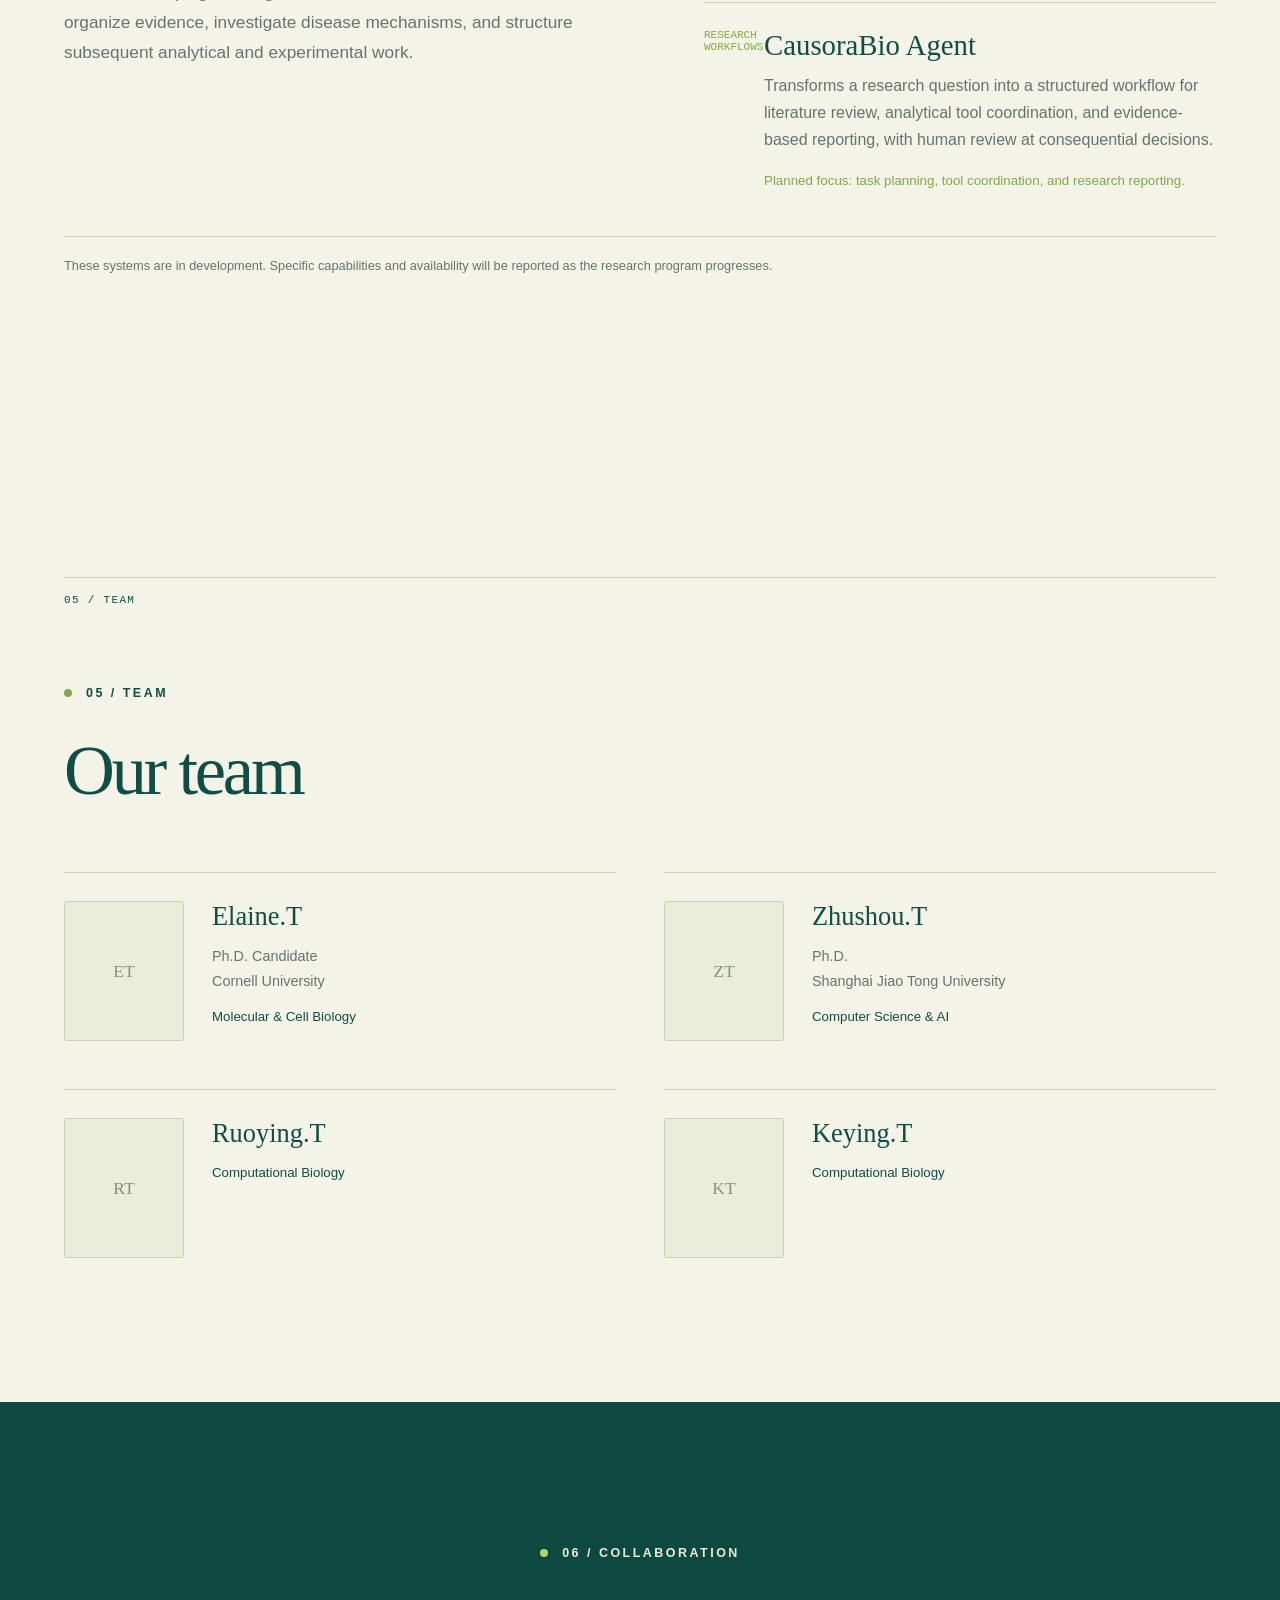
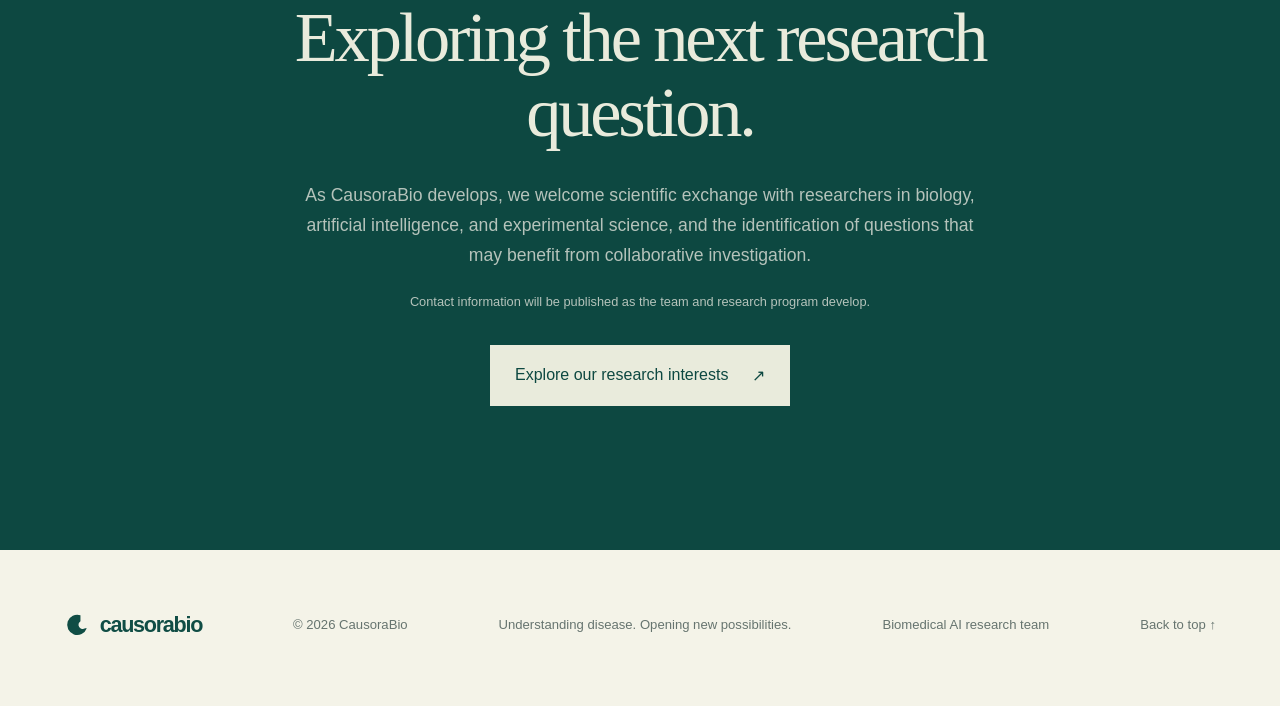
==== commit 639fca2b: "Refine footer team description" ====
--- a/index.html
+++ b/index.html
@@ -158,6 +158,6 @@
     </section>
   </main>
 
-  <footer class="footer section-shell"><a class="brand" href="#top"><svg viewBox="0 0 32 32" aria-hidden="true"><path d="M27 20.5A12 12 0 1 1 19.5 5v7A5 5 0 1 0 25 20.5z"/></svg><span>causorabio</span></a><p>© <span id="year"></span> CausoraBio</p><span data-i18n="footerLine">Understanding disease. Opening new possibilities.</span><span data-i18n="footerStatus">Team in formation</span><a href="#top" data-i18n="backTop">Back to top ↑</a></footer>
+  <footer class="footer section-shell"><a class="brand" href="#top"><svg viewBox="0 0 32 32" aria-hidden="true"><path d="M27 20.5A12 12 0 1 1 19.5 5v7A5 5 0 1 0 25 20.5z"/></svg><span>causorabio</span></a><p>© <span id="year"></span> CausoraBio</p><span data-i18n="footerLine">Understanding disease. Opening new possibilities.</span><span data-i18n="footerStatus">Biomedical AI research team</span><a href="#top" data-i18n="backTop">Back to top ↑</a></footer>
 </body>
 </html>
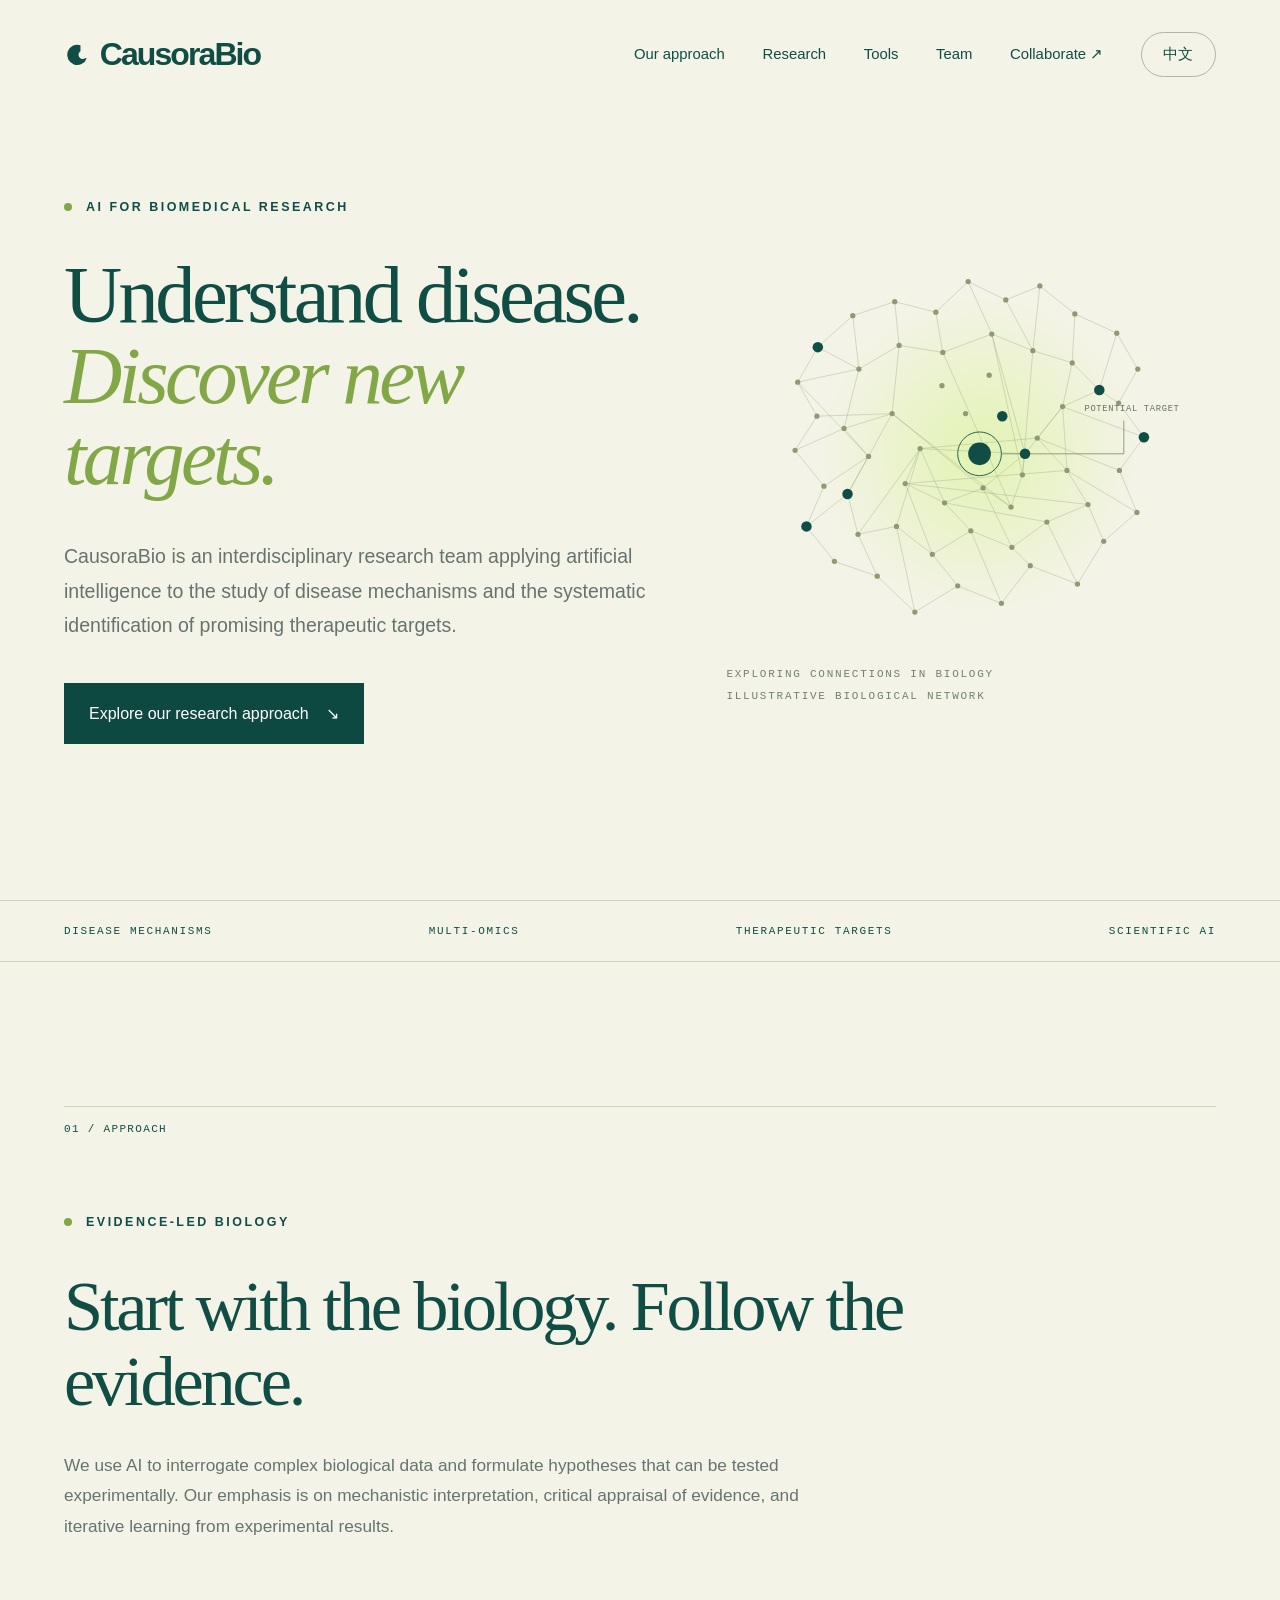
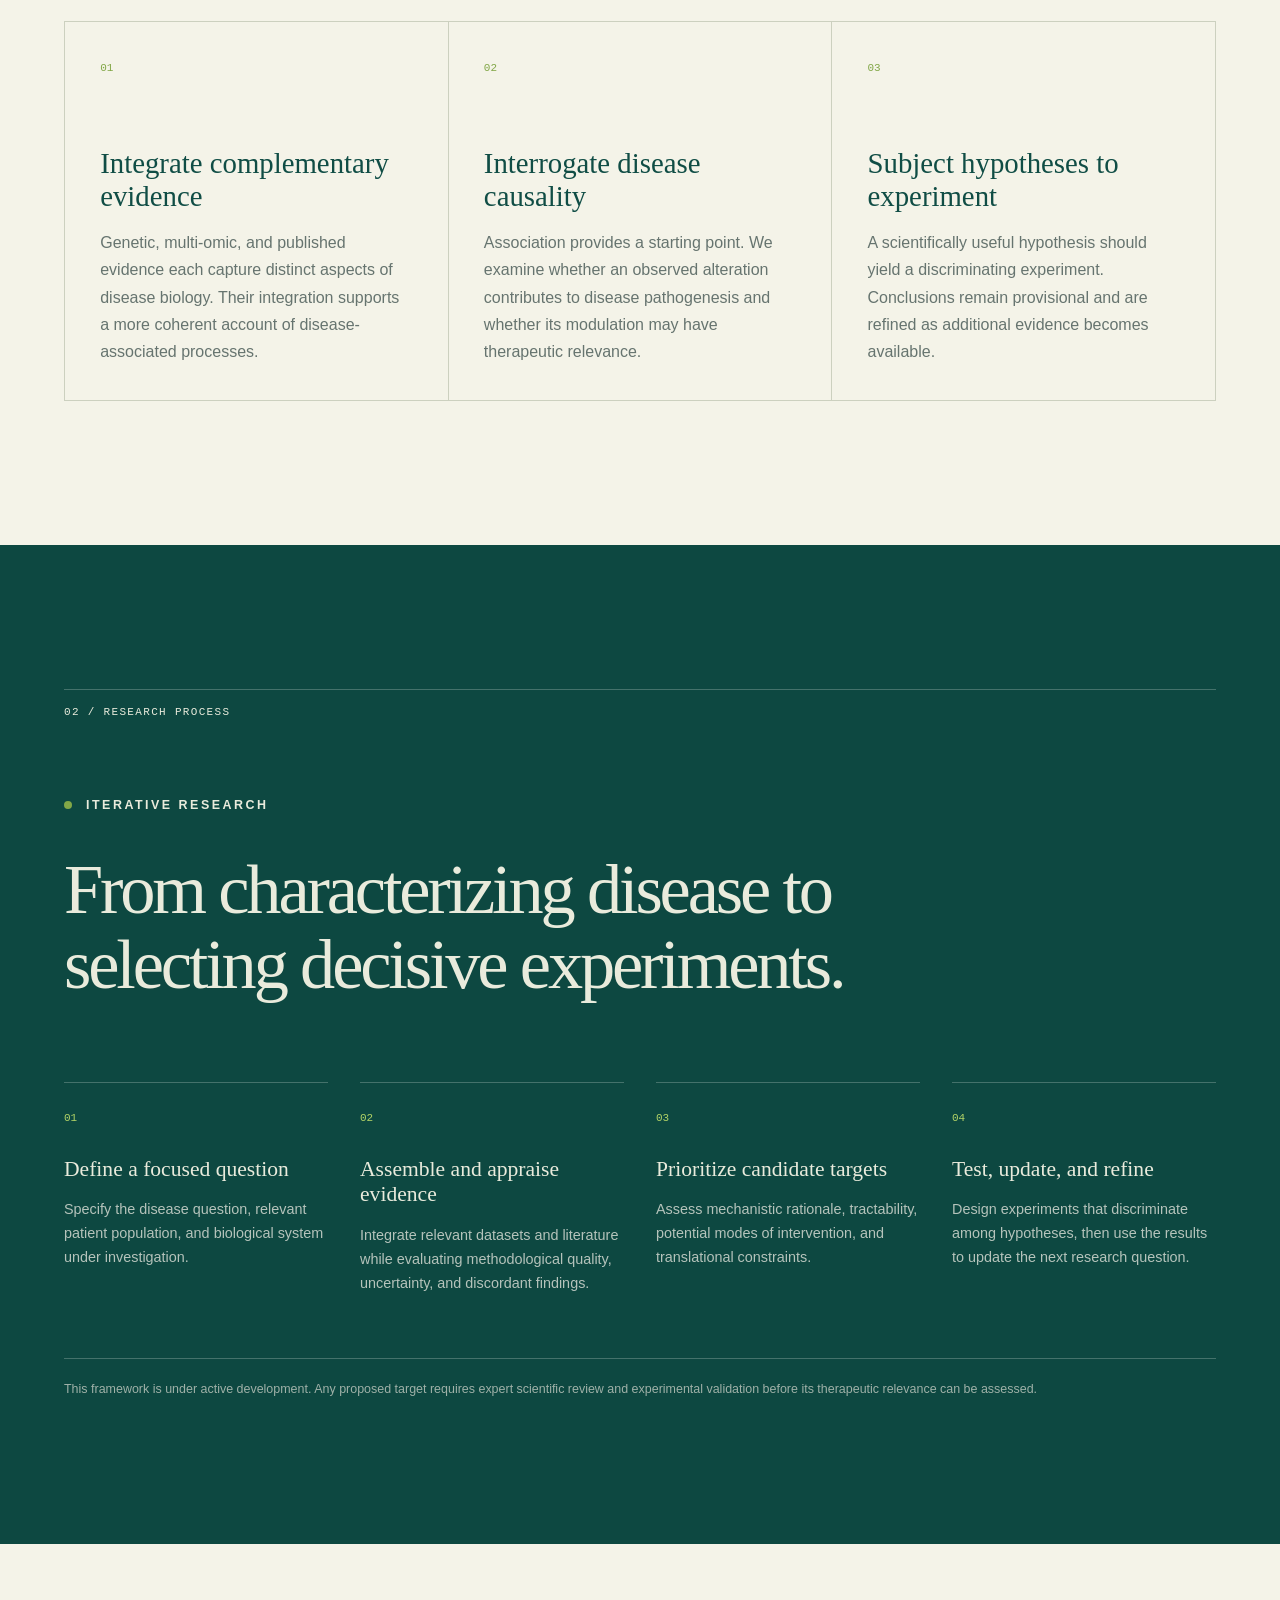
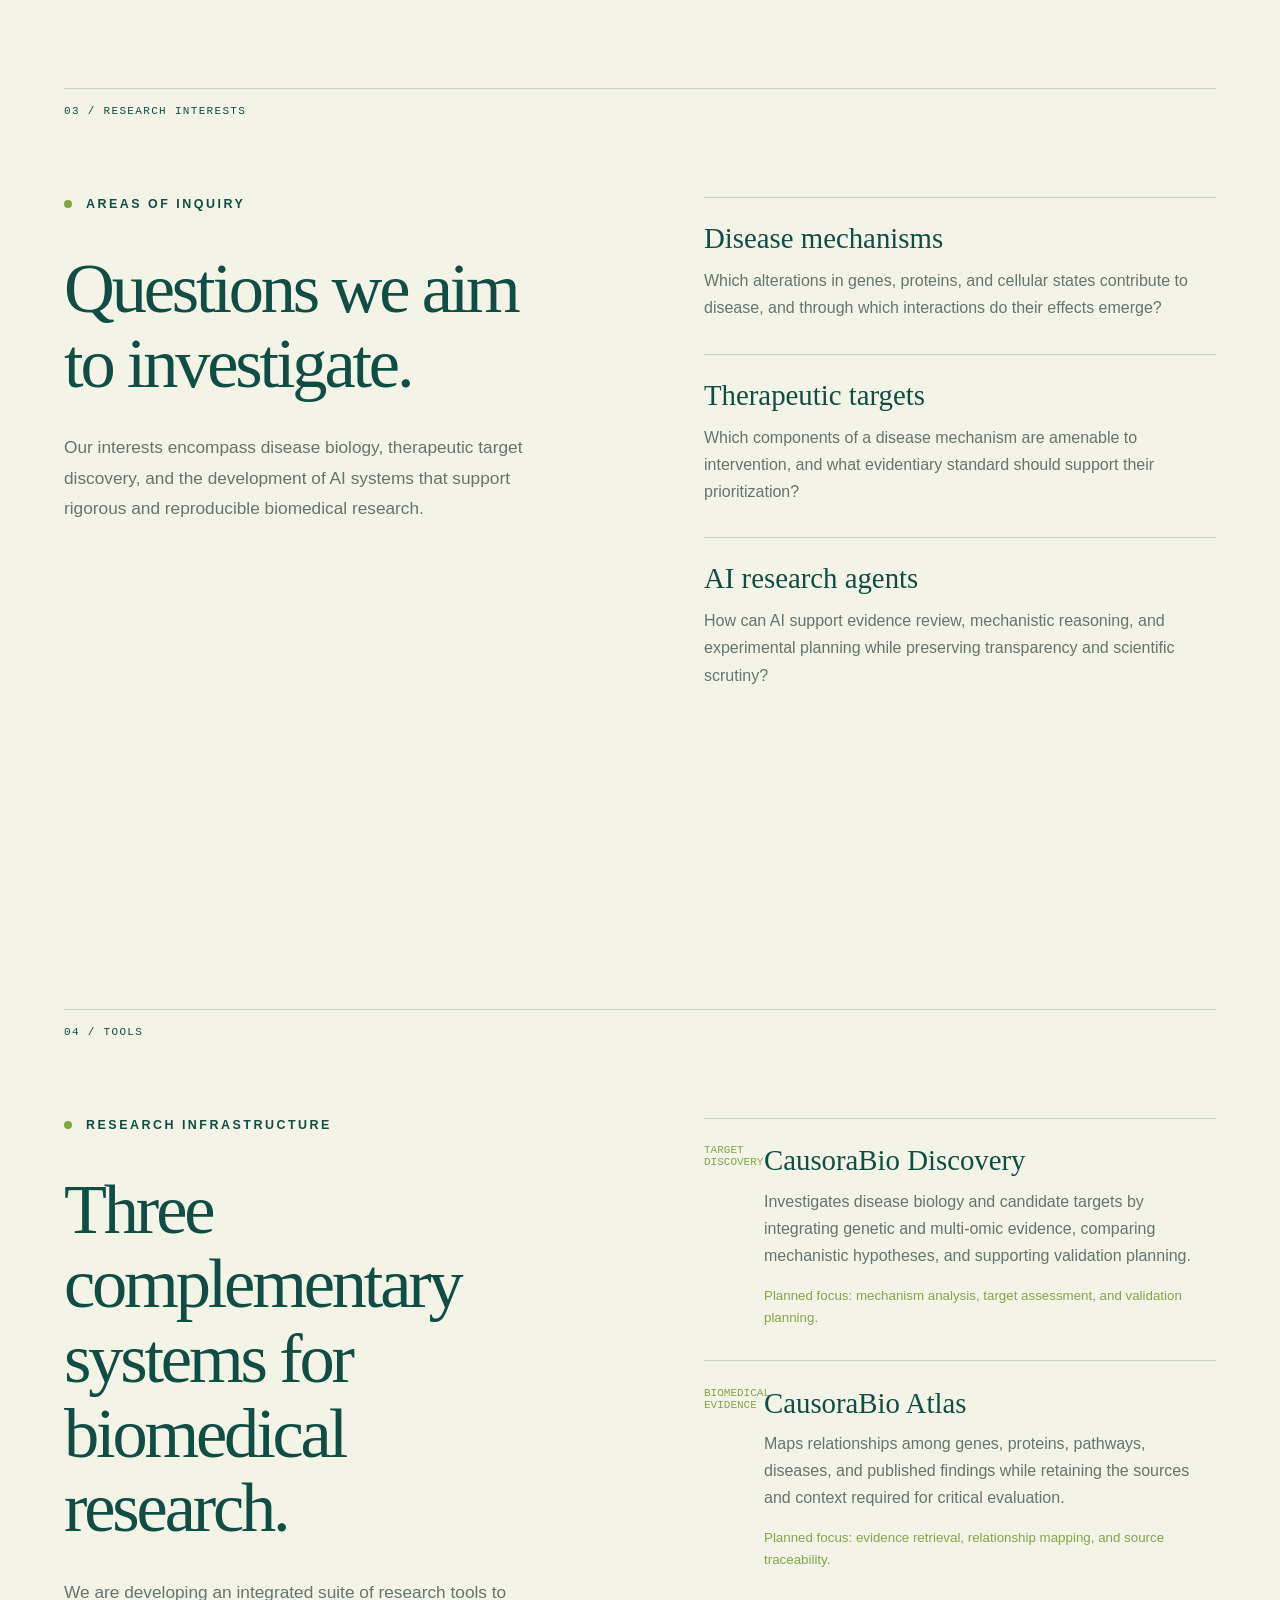
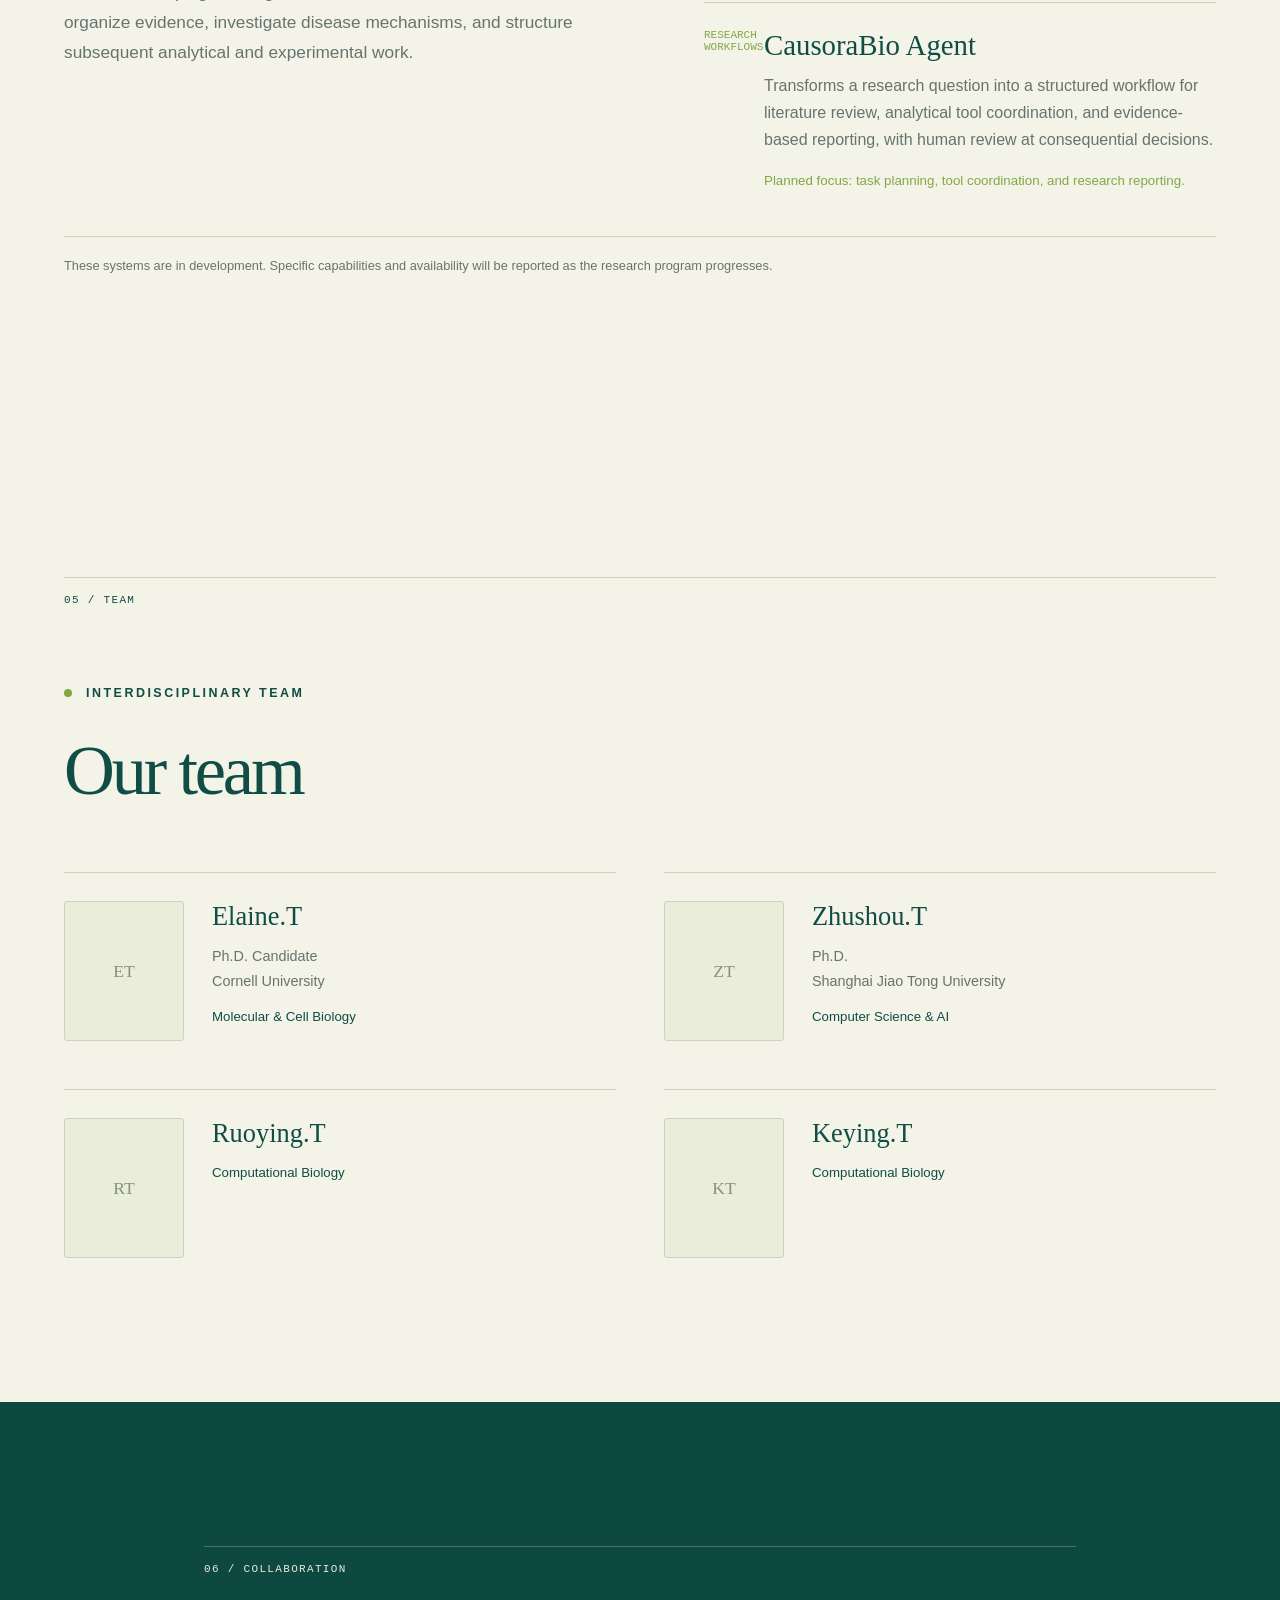
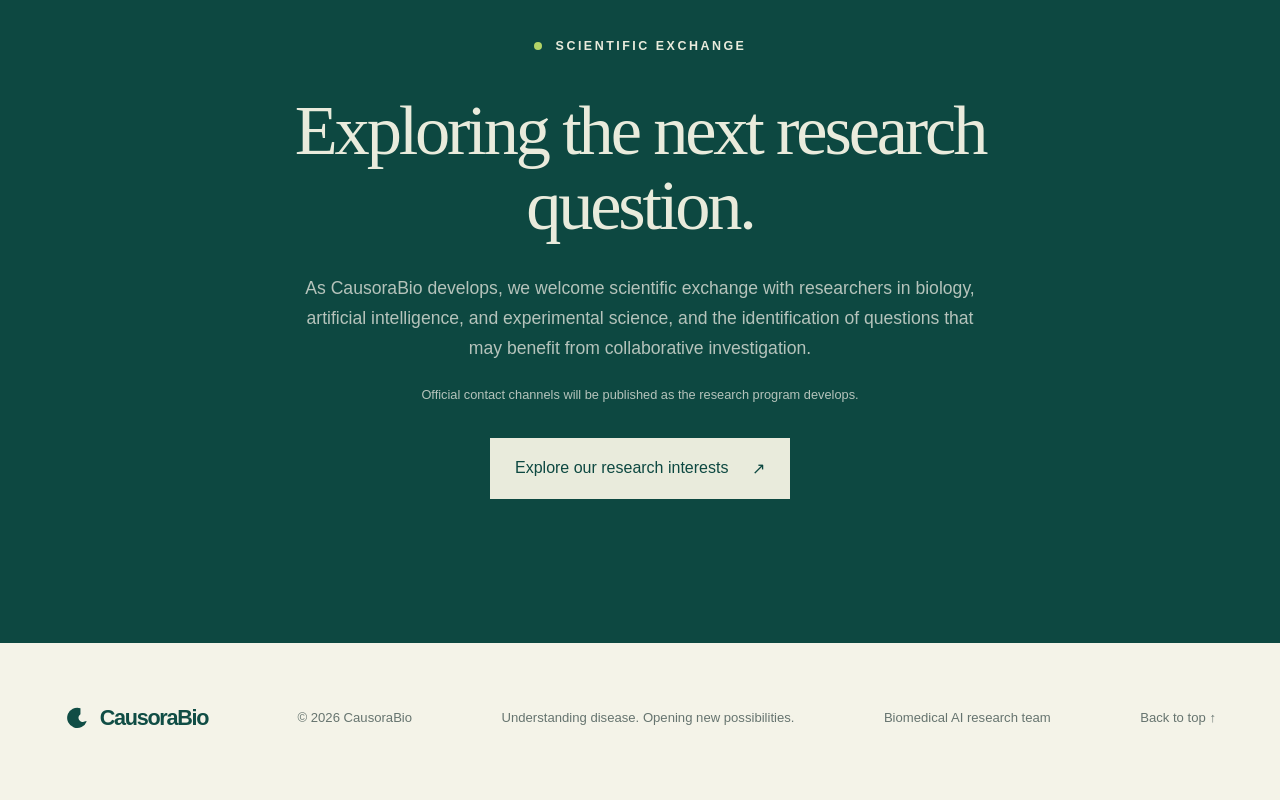
==== commit 3acdfc1d: "Polish content and bilingual consistency" ====
--- a/index.html
+++ b/index.html
@@ -18,13 +18,13 @@
   <script src="./script.js" defer></script>
 </head>
 <body>
-  <a class="skip-link" href="#main">Skip to content</a>
+  <a class="skip-link" href="#main" data-i18n="skipLink">Skip to content</a>
   <header class="site-header">
     <a class="brand" href="#top" aria-label="CausoraBio home">
       <svg viewBox="0 0 32 32" aria-hidden="true"><path d="M27 20.5A12 12 0 1 1 19.5 5v7A5 5 0 1 0 25 20.5z"/></svg>
-      <span>causorabio</span>
+      <span>CausoraBio</span>
     </a>
-    <button class="menu-toggle" type="button" aria-expanded="false" aria-controls="site-nav">Menu</button>
+    <button class="menu-toggle" type="button" aria-expanded="false" aria-controls="site-nav" data-i18n="menuLabel">Menu</button>
     <nav id="site-nav" class="site-nav" aria-label="Primary navigation">
       <a href="#approach" data-i18n="navApproach">Our approach</a>
       <a href="#research" data-i18n="navResearch">Research</a>
@@ -40,8 +40,8 @@
       <div class="hero-copy reveal">
         <p class="eyebrow" data-i18n="eyebrow">AI FOR BIOMEDICAL RESEARCH</p>
         <h1><span data-i18n="heroOne">Understand disease.</span><br><em data-i18n="heroTwo">Discover new targets.</em></h1>
-        <p class="lede" data-i18n="heroBody">CausoraBio is an emerging research team focused on applying artificial intelligence to the study of disease mechanisms and the systematic identification of promising therapeutic targets.</p>
-        <a class="button" href="#approach"><span data-i18n="heroButton">How we approach research</span><span aria-hidden="true">↘</span></a>
+        <p class="lede" data-i18n="heroBody">CausoraBio is an interdisciplinary research team applying artificial intelligence to the study of disease mechanisms and the systematic identification of promising therapeutic targets.</p>
+        <a class="button" href="#approach"><span data-i18n="heroButton">Explore our research approach</span><span aria-hidden="true">↘</span></a>
       </div>
 
       <div class="network-wrap reveal" aria-label="Illustrative biological network">
@@ -58,9 +58,9 @@
           <circle class="target" cx="290" cy="248" r="13"/>
           <path class="target-line" d="M315 248H455V210"/>
           <circle class="target-small" cx="342" cy="248" r="6"/>
-          <text x="410" y="199">POTENTIAL TARGET</text>
+          <text x="410" y="199" data-i18n="targetLabel">POTENTIAL TARGET</text>
         </svg>
-        <p class="network-caption">EXPLORING CONNECTIONS IN BIOLOGY<br>ILLUSTRATIVE BIOLOGICAL NETWORK</p>
+        <p class="network-caption"><span data-i18n="networkCaptionOne">EXPLORING CONNECTIONS IN BIOLOGY</span><br><span data-i18n="networkCaptionTwo">ILLUSTRATIVE BIOLOGICAL NETWORK</span></p>
       </div>
     </section>
 
@@ -69,9 +69,9 @@
     </div>
 
     <section id="approach" class="approach section-shell section-pad">
-      <div class="section-index">01 / APPROACH</div>
+      <div class="section-index" data-i18n="approachIndex">01 / APPROACH</div>
       <div class="section-heading reveal">
-        <p class="eyebrow" data-i18n="approachEyebrow">01 / OUR APPROACH</p>
+        <p class="eyebrow" data-i18n="approachEyebrow">EVIDENCE-LED BIOLOGY</p>
         <h2 data-i18n="approachTitle">Start with the biology. Follow the evidence.</h2>
         <p class="section-lede" data-i18n="approachBody">We use AI to interrogate complex biological data and formulate hypotheses that can be tested experimentally. Our emphasis is on mechanistic interpretation, critical appraisal of evidence, and iterative learning from experimental results.</p>
       </div>
@@ -84,8 +84,8 @@
 
     <section class="workflow section-pad">
       <div class="section-shell">
-        <div class="section-index light">02 / RESEARCH PROCESS</div>
-        <div class="workflow-heading reveal"><p class="eyebrow light" data-i18n="workflowEyebrow">02 / HOW WE PLAN TO WORK</p><h2 data-i18n="workflowTitle">From characterizing disease to selecting decisive experiments.</h2></div>
+        <div class="section-index light" data-i18n="workflowIndex">02 / RESEARCH PROCESS</div>
+        <div class="workflow-heading reveal"><p class="eyebrow light" data-i18n="workflowEyebrow">ITERATIVE RESEARCH</p><h2 data-i18n="workflowTitle">From characterizing disease to selecting decisive experiments.</h2></div>
         <div class="workflow-grid">
           <article class="workflow-step reveal"><span>01</span><h3 data-i18n="workflowOneTitle">Define a focused question</h3><p data-i18n="workflowOneBody">Specify the disease question, relevant patient population, and biological system under investigation.</p></article>
           <article class="workflow-step reveal"><span>02</span><h3 data-i18n="workflowTwoTitle">Assemble and appraise evidence</h3><p data-i18n="workflowTwoBody">Integrate relevant datasets and literature while evaluating methodological quality, uncertainty, and discordant findings.</p></article>
@@ -97,9 +97,9 @@
     </section>
 
     <section id="research" class="research-focus section-shell section-pad">
-      <div class="section-index">03 / RESEARCH INTERESTS</div>
+      <div class="section-index" data-i18n="researchIndex">03 / RESEARCH INTERESTS</div>
       <div class="research-focus-grid">
-        <div class="section-heading reveal"><p class="eyebrow" data-i18n="researchEyebrow">03 / RESEARCH INTERESTS</p><h2 data-i18n="researchTitle">Questions we aim to investigate.</h2><p class="section-lede" data-i18n="researchBody">Our interests encompass disease biology, therapeutic target discovery, and the development of AI systems that support rigorous and reproducible biomedical research.</p></div>
+        <div class="section-heading reveal"><p class="eyebrow" data-i18n="researchEyebrow">AREAS OF INQUIRY</p><h2 data-i18n="researchTitle">Questions we aim to investigate.</h2><p class="section-lede" data-i18n="researchBody">Our interests encompass disease biology, therapeutic target discovery, and the development of AI systems that support rigorous and reproducible biomedical research.</p></div>
         <div class="focus-list reveal">
           <article><h3 data-i18n="focusOneTitle">Disease mechanisms</h3><p data-i18n="focusOneBody">Which alterations in genes, proteins, and cellular states contribute to disease, and through which interactions do their effects emerge?</p></article>
           <article><h3 data-i18n="focusTwoTitle">Therapeutic targets</h3><p data-i18n="focusTwoBody">Which components of a disease mechanism are amenable to intervention, and what evidentiary standard should support their prioritization?</p></article>
@@ -109,9 +109,9 @@
     </section>
 
     <section id="tools" class="tools section-shell section-pad">
-      <div class="section-index">04 / TOOLS</div>
+      <div class="section-index" data-i18n="toolsIndex">04 / TOOLS</div>
       <div class="tools-grid">
-        <div class="section-heading reveal"><p class="eyebrow" data-i18n="toolsEyebrow">04 / TOOLS</p><h2 data-i18n="toolsTitle">Three complementary systems for biomedical research.</h2><p class="section-lede" data-i18n="toolsBody">We are developing an integrated suite of research tools to organize evidence, investigate disease mechanisms, and structure subsequent analytical and experimental work.</p></div>
+        <div class="section-heading reveal"><p class="eyebrow" data-i18n="toolsEyebrow">RESEARCH INFRASTRUCTURE</p><h2 data-i18n="toolsTitle">Three complementary systems for biomedical research.</h2><p class="section-lede" data-i18n="toolsBody">We are developing an integrated suite of research tools to organize evidence, investigate disease mechanisms, and structure subsequent analytical and experimental work.</p></div>
         <div class="tool-list reveal">
           <article><span data-i18n="toolOneLabel">TARGET DISCOVERY</span><div><h3>CausoraBio Discovery</h3><p data-i18n="toolOneBody">Investigates disease biology and candidate targets by integrating genetic and multi-omic evidence, comparing mechanistic hypotheses, and supporting validation planning.</p><small data-i18n="toolOneFocus">Planned focus: mechanism analysis, target assessment, and validation planning.</small></div></article>
           <article><span data-i18n="toolTwoLabel">BIOMEDICAL EVIDENCE</span><div><h3>CausoraBio Atlas</h3><p data-i18n="toolTwoBody">Maps relationships among genes, proteins, pathways, diseases, and published findings while retaining the sources and context required for critical evaluation.</p><small data-i18n="toolTwoFocus">Planned focus: evidence retrieval, relationship mapping, and source traceability.</small></div></article>
@@ -122,9 +122,9 @@
     </section>
 
     <section id="team" class="team section-shell section-pad">
-      <div class="section-index">05 / TEAM</div>
+      <div class="section-index" data-i18n="teamIndex">05 / TEAM</div>
       <div class="team-heading reveal">
-        <p class="eyebrow" data-i18n="teamEyebrow">05 / TEAM</p>
+        <p class="eyebrow" data-i18n="teamEyebrow">INTERDISCIPLINARY TEAM</p>
         <h2 data-i18n="teamTitle">Our team</h2>
       </div>
       <div class="team-grid">
@@ -149,15 +149,16 @@
 
     <section id="collaborate" class="collaborate section-pad">
       <div class="section-shell collaborate-inner reveal">
-        <p class="eyebrow light" data-i18n="collabEyebrow">06 / COLLABORATION</p>
+        <div class="section-index light" data-i18n="collabIndex" style="border-color:#44726b;text-align:left;margin-bottom:4rem">06 / COLLABORATION</div>
+        <p class="eyebrow light" data-i18n="collabEyebrow">SCIENTIFIC EXCHANGE</p>
         <h2 data-i18n="collabTitle">Exploring the next research question.</h2>
         <p data-i18n="collabBody">As CausoraBio develops, we welcome scientific exchange with researchers in biology, artificial intelligence, and experimental science, and the identification of questions that may benefit from collaborative investigation.</p>
-        <p class="contact-note" data-i18n="contactNote">Contact information will be published as the team and research program develop.</p>
+        <p class="contact-note" data-i18n="contactNote">Official contact channels will be published as the research program develops.</p>
         <a class="button button-light" href="#research"><span data-i18n="collabButton">Explore our research interests</span><span aria-hidden="true">↗</span></a>
       </div>
     </section>
   </main>
 
-  <footer class="footer section-shell"><a class="brand" href="#top"><svg viewBox="0 0 32 32" aria-hidden="true"><path d="M27 20.5A12 12 0 1 1 19.5 5v7A5 5 0 1 0 25 20.5z"/></svg><span>causorabio</span></a><p>© <span id="year"></span> CausoraBio</p><span data-i18n="footerLine">Understanding disease. Opening new possibilities.</span><span data-i18n="footerStatus">Biomedical AI research team</span><a href="#top" data-i18n="backTop">Back to top ↑</a></footer>
+  <footer class="footer section-shell"><a class="brand" href="#top"><svg viewBox="0 0 32 32" aria-hidden="true"><path d="M27 20.5A12 12 0 1 1 19.5 5v7A5 5 0 1 0 25 20.5z"/></svg><span>CausoraBio</span></a><p>© <span id="year"></span> CausoraBio</p><span data-i18n="footerLine">Understanding disease. Opening new possibilities.</span><span data-i18n="footerStatus">Biomedical AI research team</span><a href="#top" data-i18n="backTop">Back to top ↑</a></footer>
 </body>
 </html>
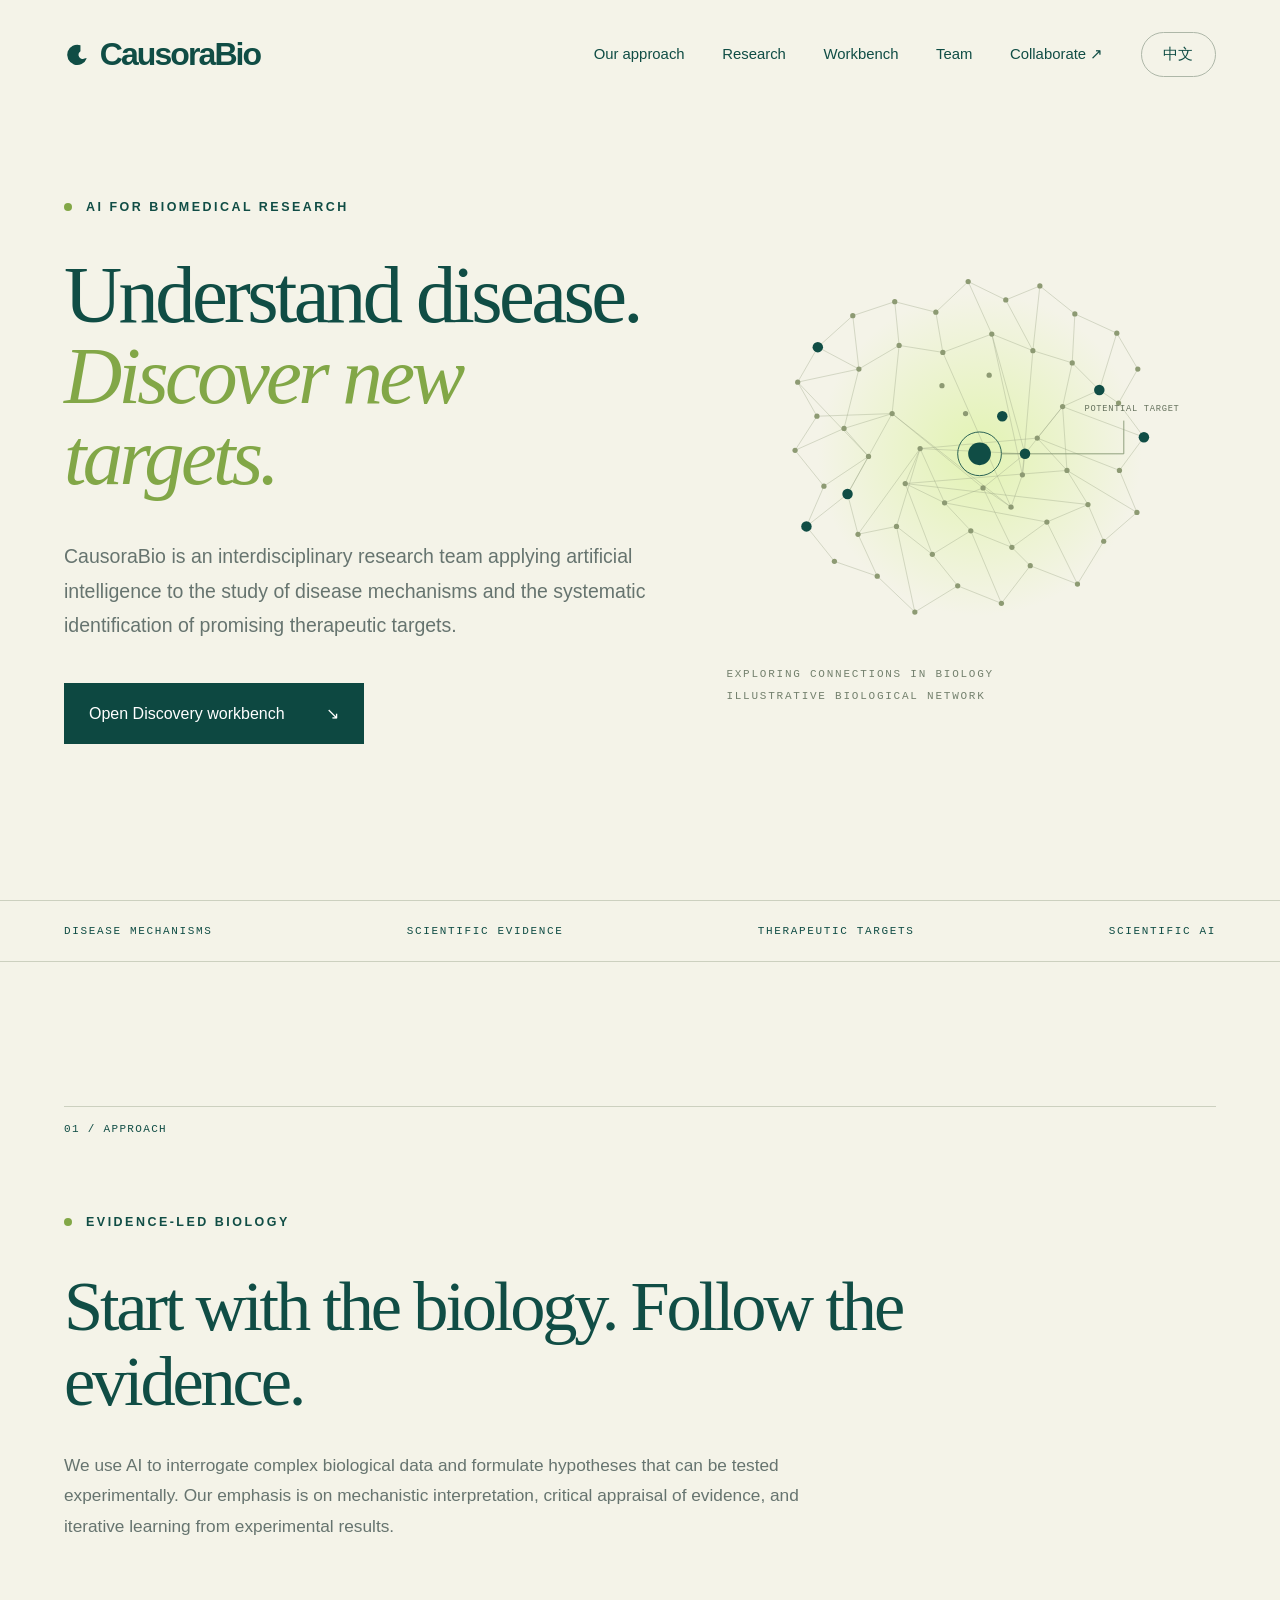
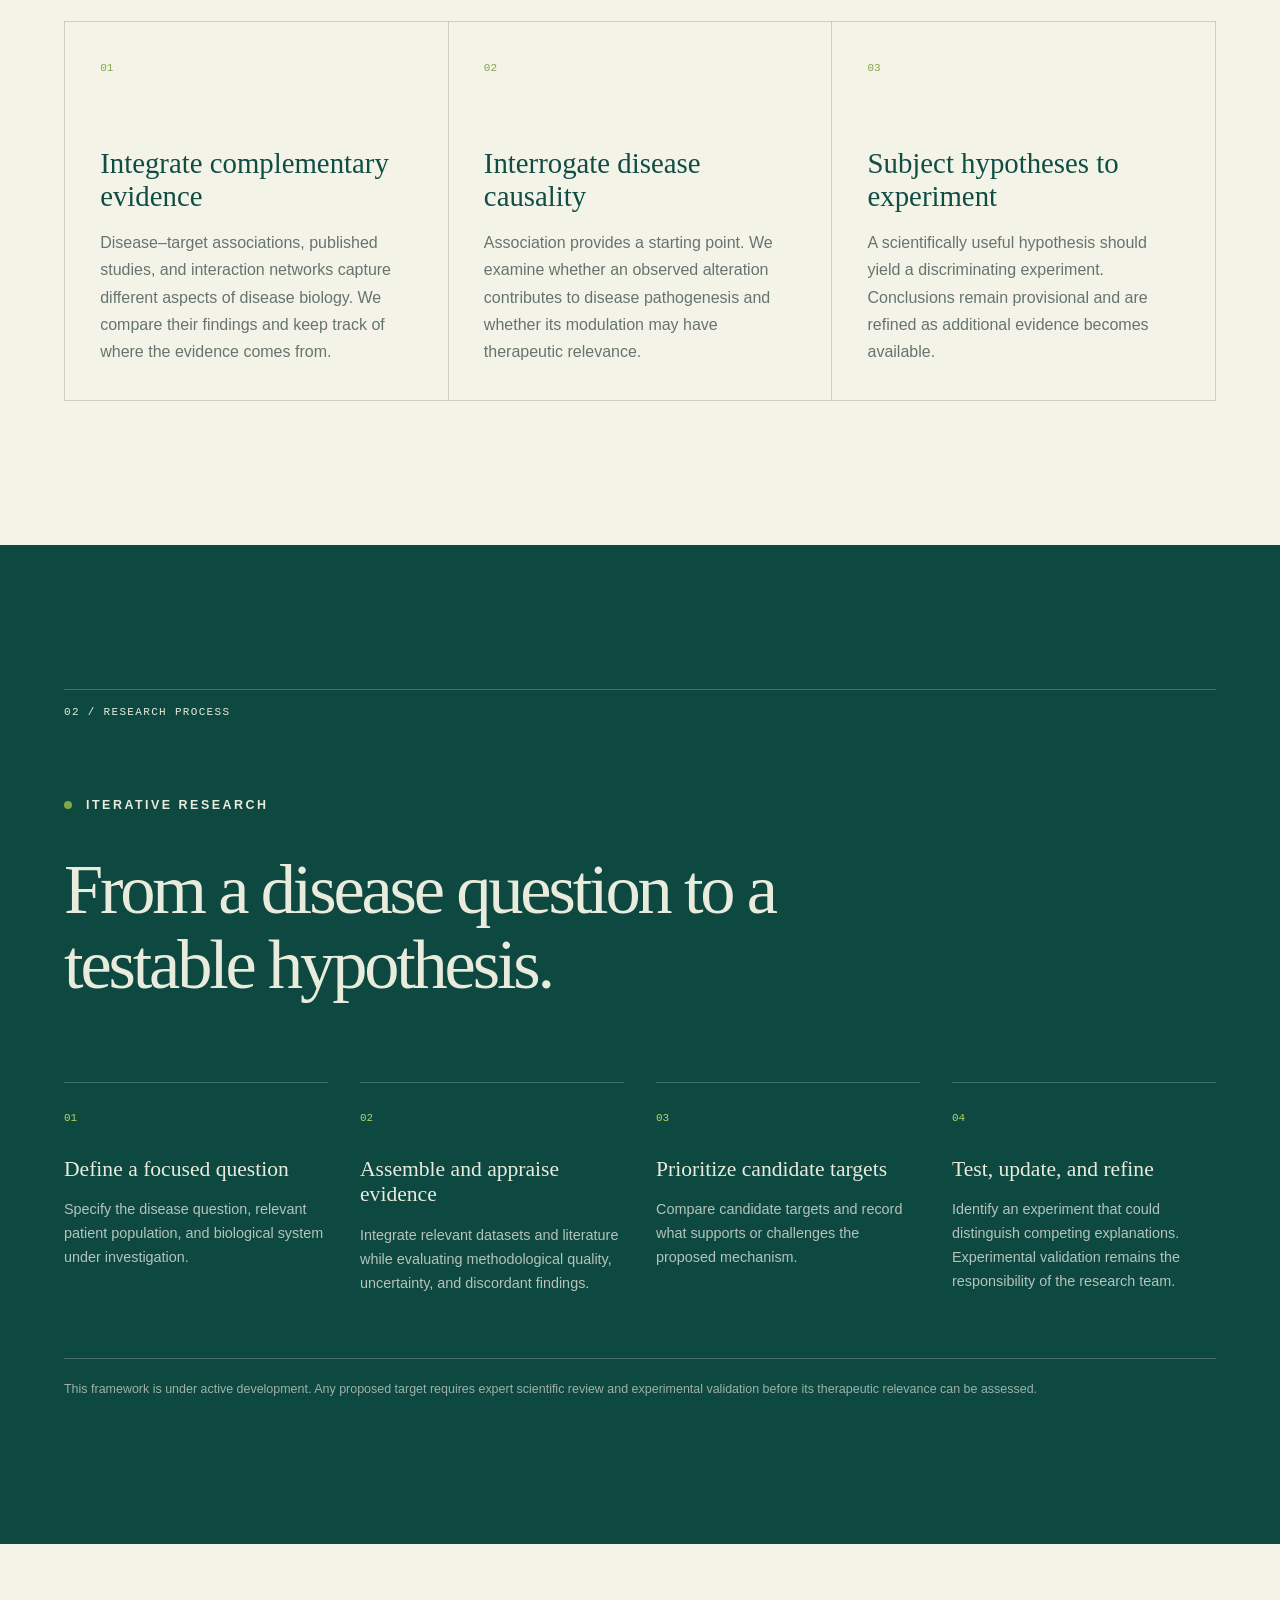
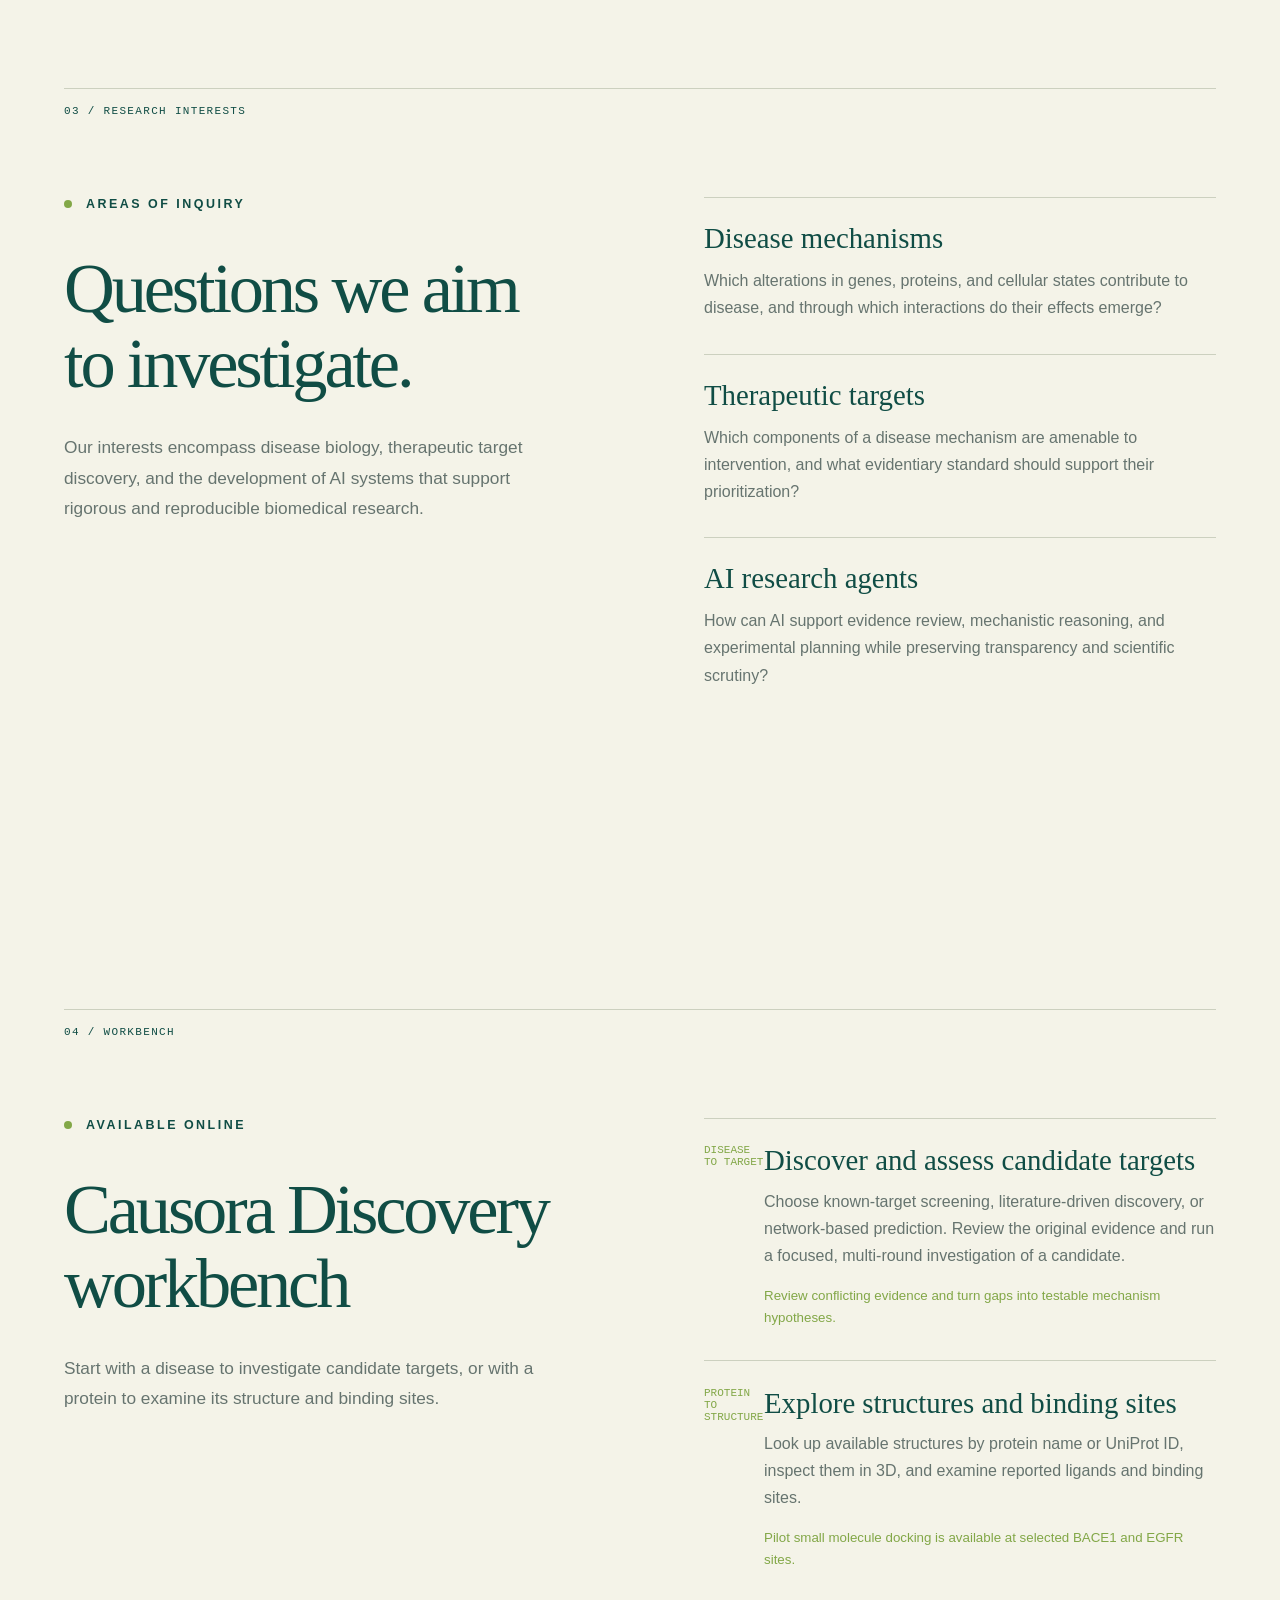
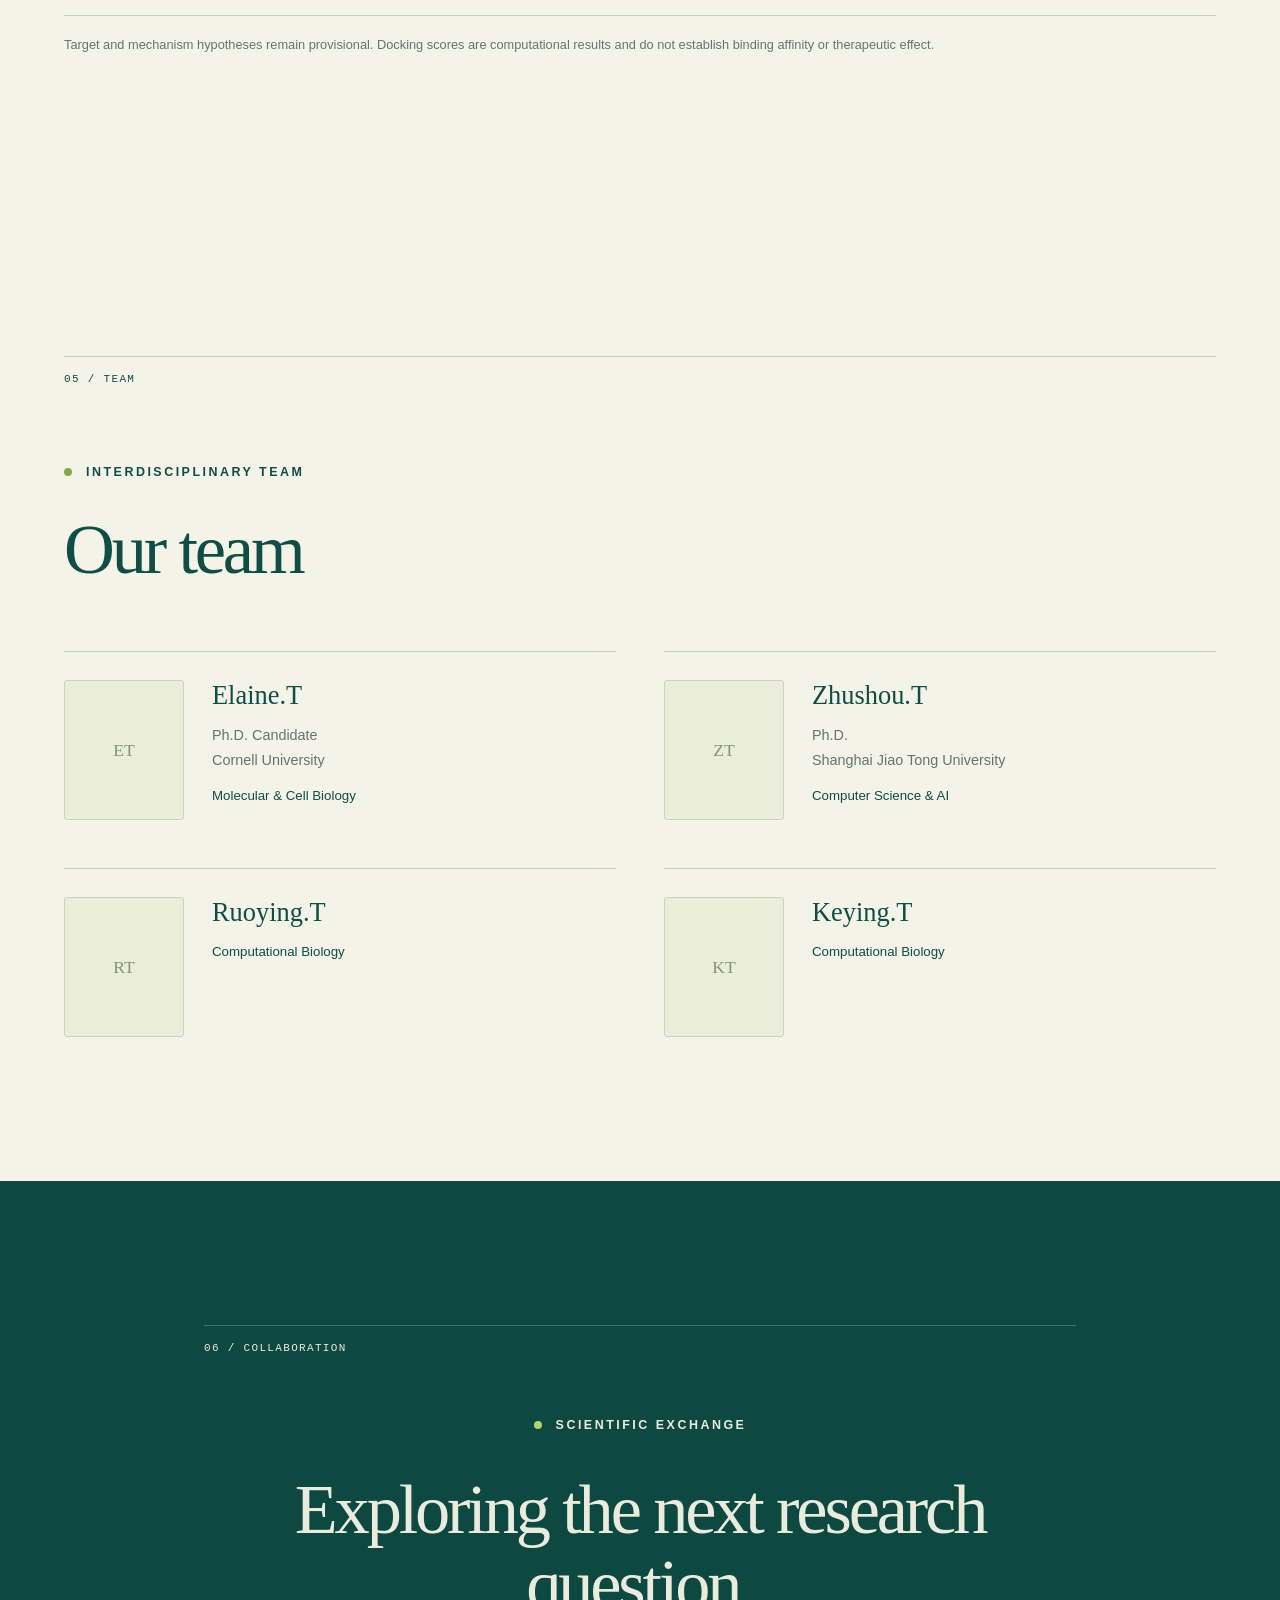
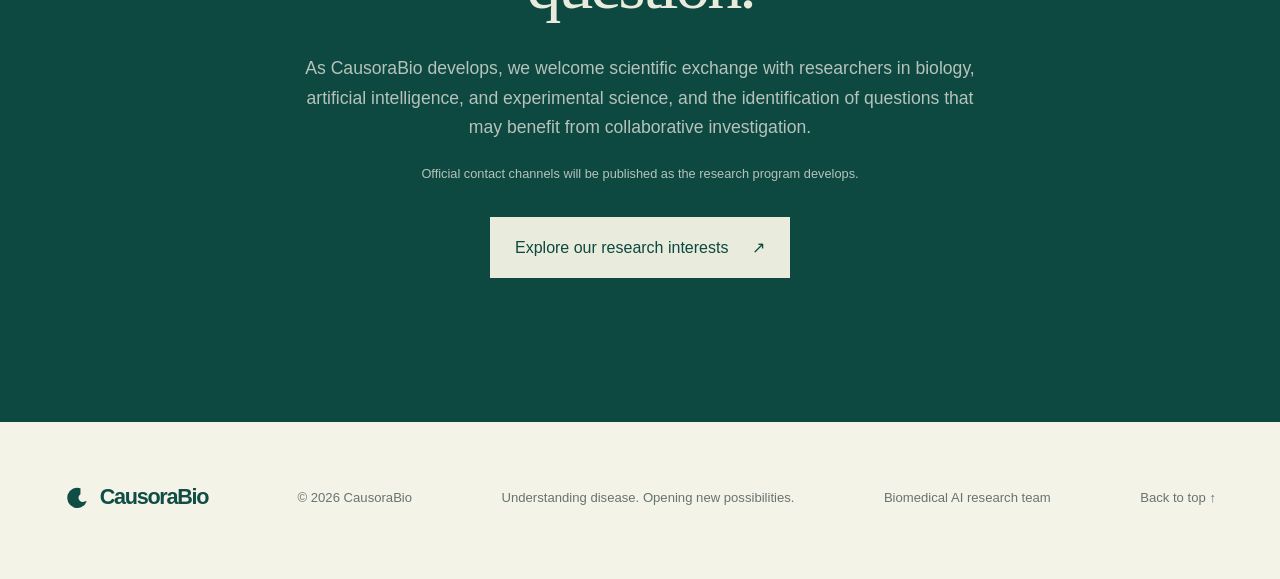
==== commit 1b5c77b9: "Center the CausoraBio site on the Discovery workbench" ====
--- a/index.html
+++ b/index.html
@@ -28,7 +28,7 @@
     <nav id="site-nav" class="site-nav" aria-label="Primary navigation">
       <a href="#approach" data-i18n="navApproach">Our approach</a>
       <a href="#research" data-i18n="navResearch">Research</a>
-      <a href="#tools" data-i18n="navTools">Tools</a>
+      <a href="#tools" data-i18n="navTools">Workbench</a>
       <a href="#team" data-i18n="navTeam">Team</a>
       <a href="#collaborate" data-i18n="navCollaborate">Collaborate ↗</a>
       <button class="lang-toggle" type="button" aria-label="Switch language">中文</button>
@@ -41,7 +41,7 @@
         <p class="eyebrow" data-i18n="eyebrow">AI FOR BIOMEDICAL RESEARCH</p>
         <h1><span data-i18n="heroOne">Understand disease.</span><br><em data-i18n="heroTwo">Discover new targets.</em></h1>
         <p class="lede" data-i18n="heroBody">CausoraBio is an interdisciplinary research team applying artificial intelligence to the study of disease mechanisms and the systematic identification of promising therapeutic targets.</p>
-        <a class="button" href="#approach"><span data-i18n="heroButton">Explore our research approach</span><span aria-hidden="true">↘</span></a>
+        <a class="button" href="https://170.106.107.133/"><span data-i18n="heroButton">Open Discovery workbench</span><span aria-hidden="true">↘</span></a>
       </div>
 
       <div class="network-wrap reveal" aria-label="Illustrative biological network">
@@ -65,7 +65,7 @@
     </section>
 
     <div class="topic-strip section-shell" aria-label="Research domains">
-      <span data-i18n="stripOne">DISEASE MECHANISMS</span><span data-i18n="stripTwo">MULTI-OMICS</span><span data-i18n="stripThree">THERAPEUTIC TARGETS</span><span data-i18n="stripFour">SCIENTIFIC AI</span>
+      <span data-i18n="stripOne">DISEASE MECHANISMS</span><span data-i18n="stripTwo">SCIENTIFIC EVIDENCE</span><span data-i18n="stripThree">THERAPEUTIC TARGETS</span><span data-i18n="stripFour">SCIENTIFIC AI</span>
     </div>
 
     <section id="approach" class="approach section-shell section-pad">
@@ -76,7 +76,7 @@
         <p class="section-lede" data-i18n="approachBody">We use AI to interrogate complex biological data and formulate hypotheses that can be tested experimentally. Our emphasis is on mechanistic interpretation, critical appraisal of evidence, and iterative learning from experimental results.</p>
       </div>
       <div class="approach-grid">
-        <article class="method-card reveal"><span>01</span><h3 data-i18n="methodOneTitle">Integrate complementary evidence</h3><p data-i18n="methodOneBody">Genetic, multi-omic, and published evidence each capture distinct aspects of disease biology. Their integration supports a more coherent account of disease-associated processes.</p></article>
+        <article class="method-card reveal"><span>01</span><h3 data-i18n="methodOneTitle">Integrate complementary evidence</h3><p data-i18n="methodOneBody">Disease–target associations, published studies, and interaction networks capture different aspects of disease biology. We compare their findings and keep track of where the evidence comes from.</p></article>
         <article class="method-card reveal"><span>02</span><h3 data-i18n="methodTwoTitle">Interrogate disease causality</h3><p data-i18n="methodTwoBody">Association provides a starting point. We examine whether an observed alteration contributes to disease pathogenesis and whether its modulation may have therapeutic relevance.</p></article>
         <article class="method-card reveal"><span>03</span><h3 data-i18n="methodThreeTitle">Subject hypotheses to experiment</h3><p data-i18n="methodThreeBody">A scientifically useful hypothesis should yield a discriminating experiment. Conclusions remain provisional and are refined as additional evidence becomes available.</p></article>
       </div>
@@ -85,12 +85,12 @@
     <section class="workflow section-pad">
       <div class="section-shell">
         <div class="section-index light" data-i18n="workflowIndex">02 / RESEARCH PROCESS</div>
-        <div class="workflow-heading reveal"><p class="eyebrow light" data-i18n="workflowEyebrow">ITERATIVE RESEARCH</p><h2 data-i18n="workflowTitle">From characterizing disease to selecting decisive experiments.</h2></div>
+        <div class="workflow-heading reveal"><p class="eyebrow light" data-i18n="workflowEyebrow">ITERATIVE RESEARCH</p><h2 data-i18n="workflowTitle">From a disease question to a testable hypothesis.</h2></div>
         <div class="workflow-grid">
           <article class="workflow-step reveal"><span>01</span><h3 data-i18n="workflowOneTitle">Define a focused question</h3><p data-i18n="workflowOneBody">Specify the disease question, relevant patient population, and biological system under investigation.</p></article>
           <article class="workflow-step reveal"><span>02</span><h3 data-i18n="workflowTwoTitle">Assemble and appraise evidence</h3><p data-i18n="workflowTwoBody">Integrate relevant datasets and literature while evaluating methodological quality, uncertainty, and discordant findings.</p></article>
-          <article class="workflow-step reveal"><span>03</span><h3 data-i18n="workflowThreeTitle">Prioritize candidate targets</h3><p data-i18n="workflowThreeBody">Assess mechanistic rationale, tractability, potential modes of intervention, and translational constraints.</p></article>
-          <article class="workflow-step reveal"><span>04</span><h3 data-i18n="workflowFourTitle">Test, update, and refine</h3><p data-i18n="workflowFourBody">Design experiments that discriminate among hypotheses, then use the results to update the next research question.</p></article>
+          <article class="workflow-step reveal"><span>03</span><h3 data-i18n="workflowThreeTitle">Prioritize candidate targets</h3><p data-i18n="workflowThreeBody">Compare candidate targets and record what supports or challenges the proposed mechanism.</p></article>
+          <article class="workflow-step reveal"><span>04</span><h3 data-i18n="workflowFourTitle">Test, update, and refine</h3><p data-i18n="workflowFourBody">Identify an experiment that could distinguish competing explanations. Experimental validation remains the responsibility of the research team.</p></article>
         </div>
         <p class="workflow-note" data-i18n="workflowNote">This framework is under active development. Any proposed target requires expert scientific review and experimental validation before its therapeutic relevance can be assessed.</p>
       </div>
@@ -109,16 +109,15 @@
     </section>
 
     <section id="tools" class="tools section-shell section-pad">
-      <div class="section-index" data-i18n="toolsIndex">04 / TOOLS</div>
+      <div class="section-index" data-i18n="toolsIndex">04 / WORKBENCH</div>
       <div class="tools-grid">
-        <div class="section-heading reveal"><p class="eyebrow" data-i18n="toolsEyebrow">RESEARCH INFRASTRUCTURE</p><h2 data-i18n="toolsTitle">Three complementary systems for biomedical research.</h2><p class="section-lede" data-i18n="toolsBody">We are developing an integrated suite of research tools to organize evidence, investigate disease mechanisms, and structure subsequent analytical and experimental work.</p></div>
+        <div class="section-heading reveal"><p class="eyebrow" data-i18n="toolsEyebrow">AVAILABLE ONLINE</p><h2 data-i18n="toolsTitle">Causora Discovery workbench</h2><p class="section-lede" data-i18n="toolsBody">Start with a disease to investigate candidate targets, or with a protein to examine its structure and binding sites.</p></div>
         <div class="tool-list reveal">
-          <article><span data-i18n="toolOneLabel">TARGET DISCOVERY</span><div><h3>CausoraBio Discovery</h3><p data-i18n="toolOneBody">Investigates disease biology and candidate targets by integrating genetic and multi-omic evidence, comparing mechanistic hypotheses, and supporting validation planning.</p><small data-i18n="toolOneFocus">Planned focus: mechanism analysis, target assessment, and validation planning.</small></div></article>
-          <article><span data-i18n="toolTwoLabel">BIOMEDICAL EVIDENCE</span><div><h3>CausoraBio Atlas</h3><p data-i18n="toolTwoBody">Maps relationships among genes, proteins, pathways, diseases, and published findings while retaining the sources and context required for critical evaluation.</p><small data-i18n="toolTwoFocus">Planned focus: evidence retrieval, relationship mapping, and source traceability.</small></div></article>
-          <article><span data-i18n="toolThreeLabel">RESEARCH WORKFLOWS</span><div><h3>CausoraBio Agent</h3><p data-i18n="toolThreeBody">Transforms a research question into a structured workflow for literature review, analytical tool coordination, and evidence-based reporting, with human review at consequential decisions.</p><small data-i18n="toolThreeFocus">Planned focus: task planning, tool coordination, and research reporting.</small></div></article>
+          <article><span data-i18n="toolOneLabel">DISEASE TO TARGET</span><div><h3 data-i18n="toolOneTitle">Discover and assess candidate targets</h3><p data-i18n="toolOneBody">Choose known-target screening, literature-driven discovery, or network-based prediction. Review the original evidence and run a focused, multi-round investigation of a candidate.</p><small data-i18n="toolOneFocus">Review conflicting evidence and turn gaps into testable mechanism hypotheses.</small></div></article>
+          <article><span data-i18n="toolTwoLabel">PROTEIN TO STRUCTURE</span><div><h3 data-i18n="toolTwoTitle">Explore structures and binding sites</h3><p data-i18n="toolTwoBody">Look up available structures by protein name or UniProt ID, inspect them in 3D, and examine reported ligands and binding sites.</p><small data-i18n="toolTwoFocus">Pilot small molecule docking is available at selected BACE1 and EGFR sites.</small></div></article>
         </div>
       </div>
-      <p class="development-note" data-i18n="toolsNote">These systems are in development. Specific capabilities and availability will be reported as the research program progresses.</p>
+      <p class="development-note" data-i18n="toolsNote">Target and mechanism hypotheses remain provisional. Docking scores are computational results and do not establish binding affinity or therapeutic effect.</p>
     </section>
 
     <section id="team" class="team section-shell section-pad">
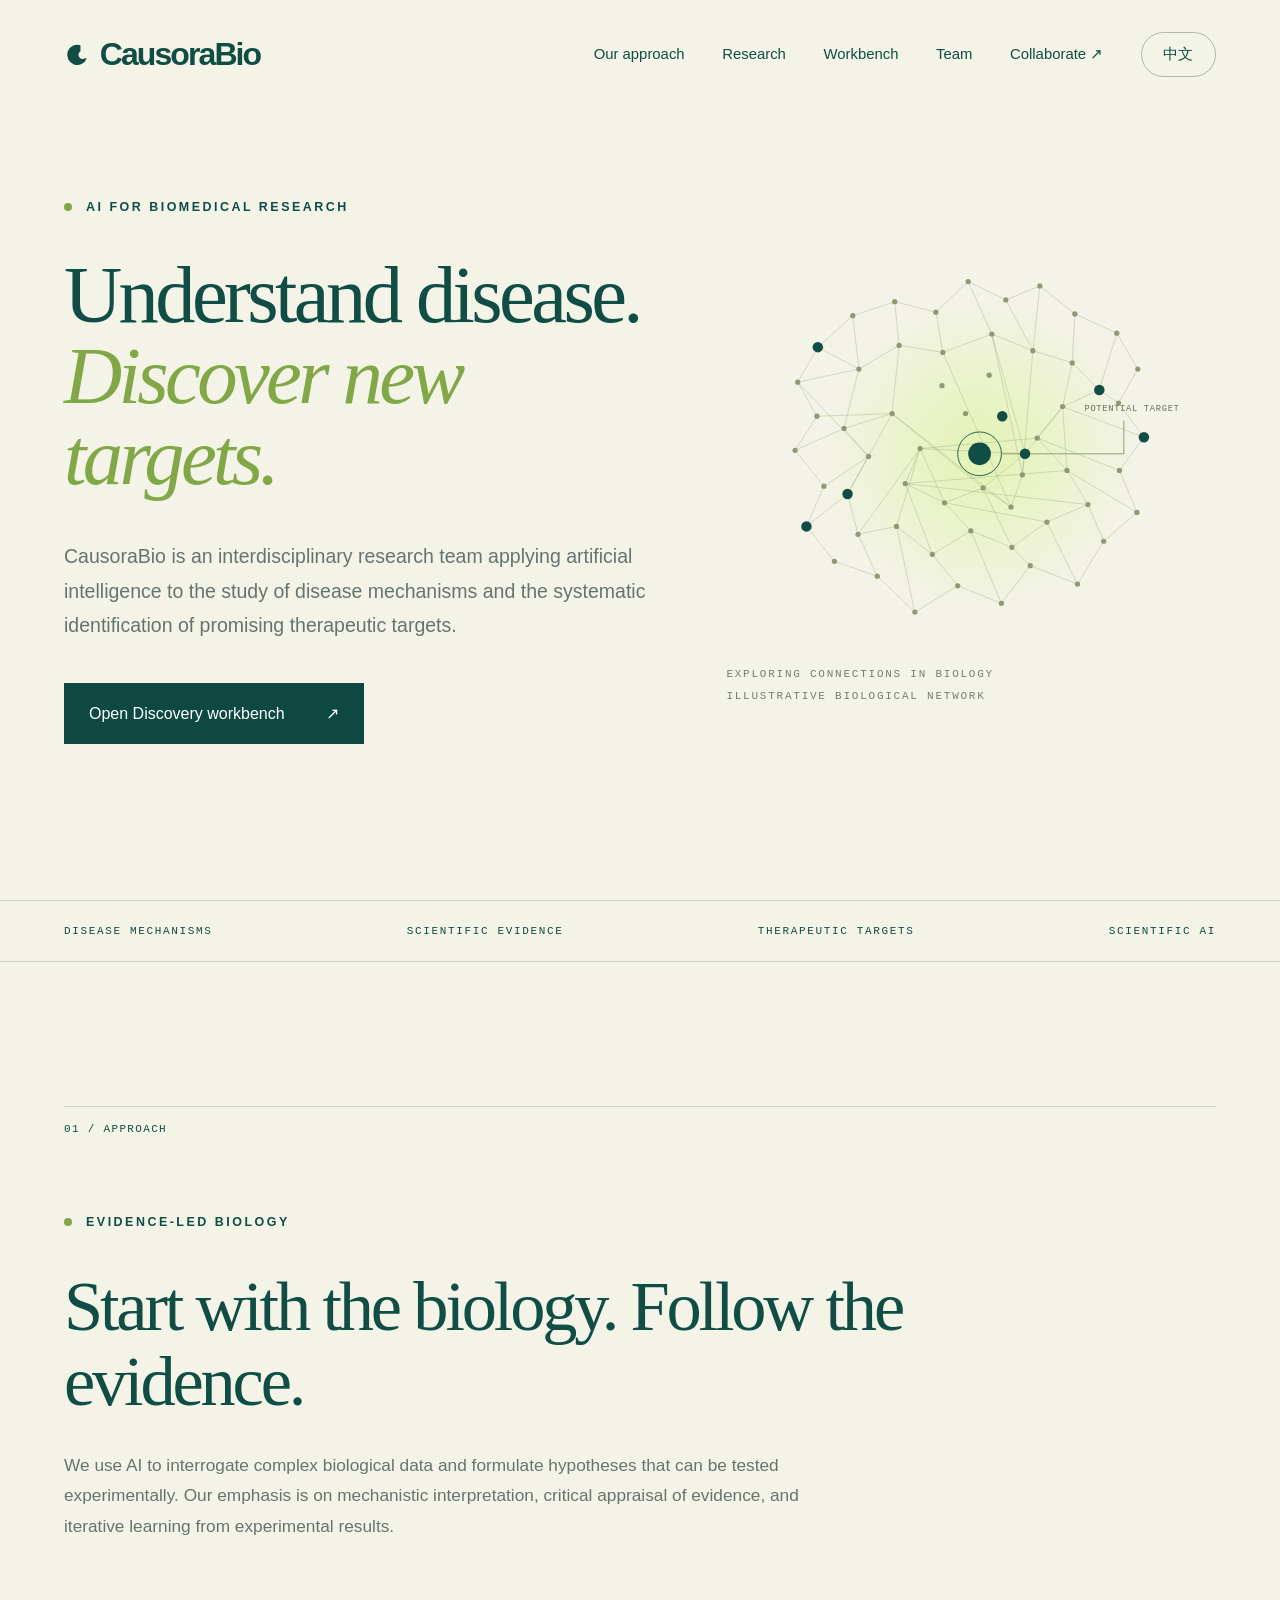
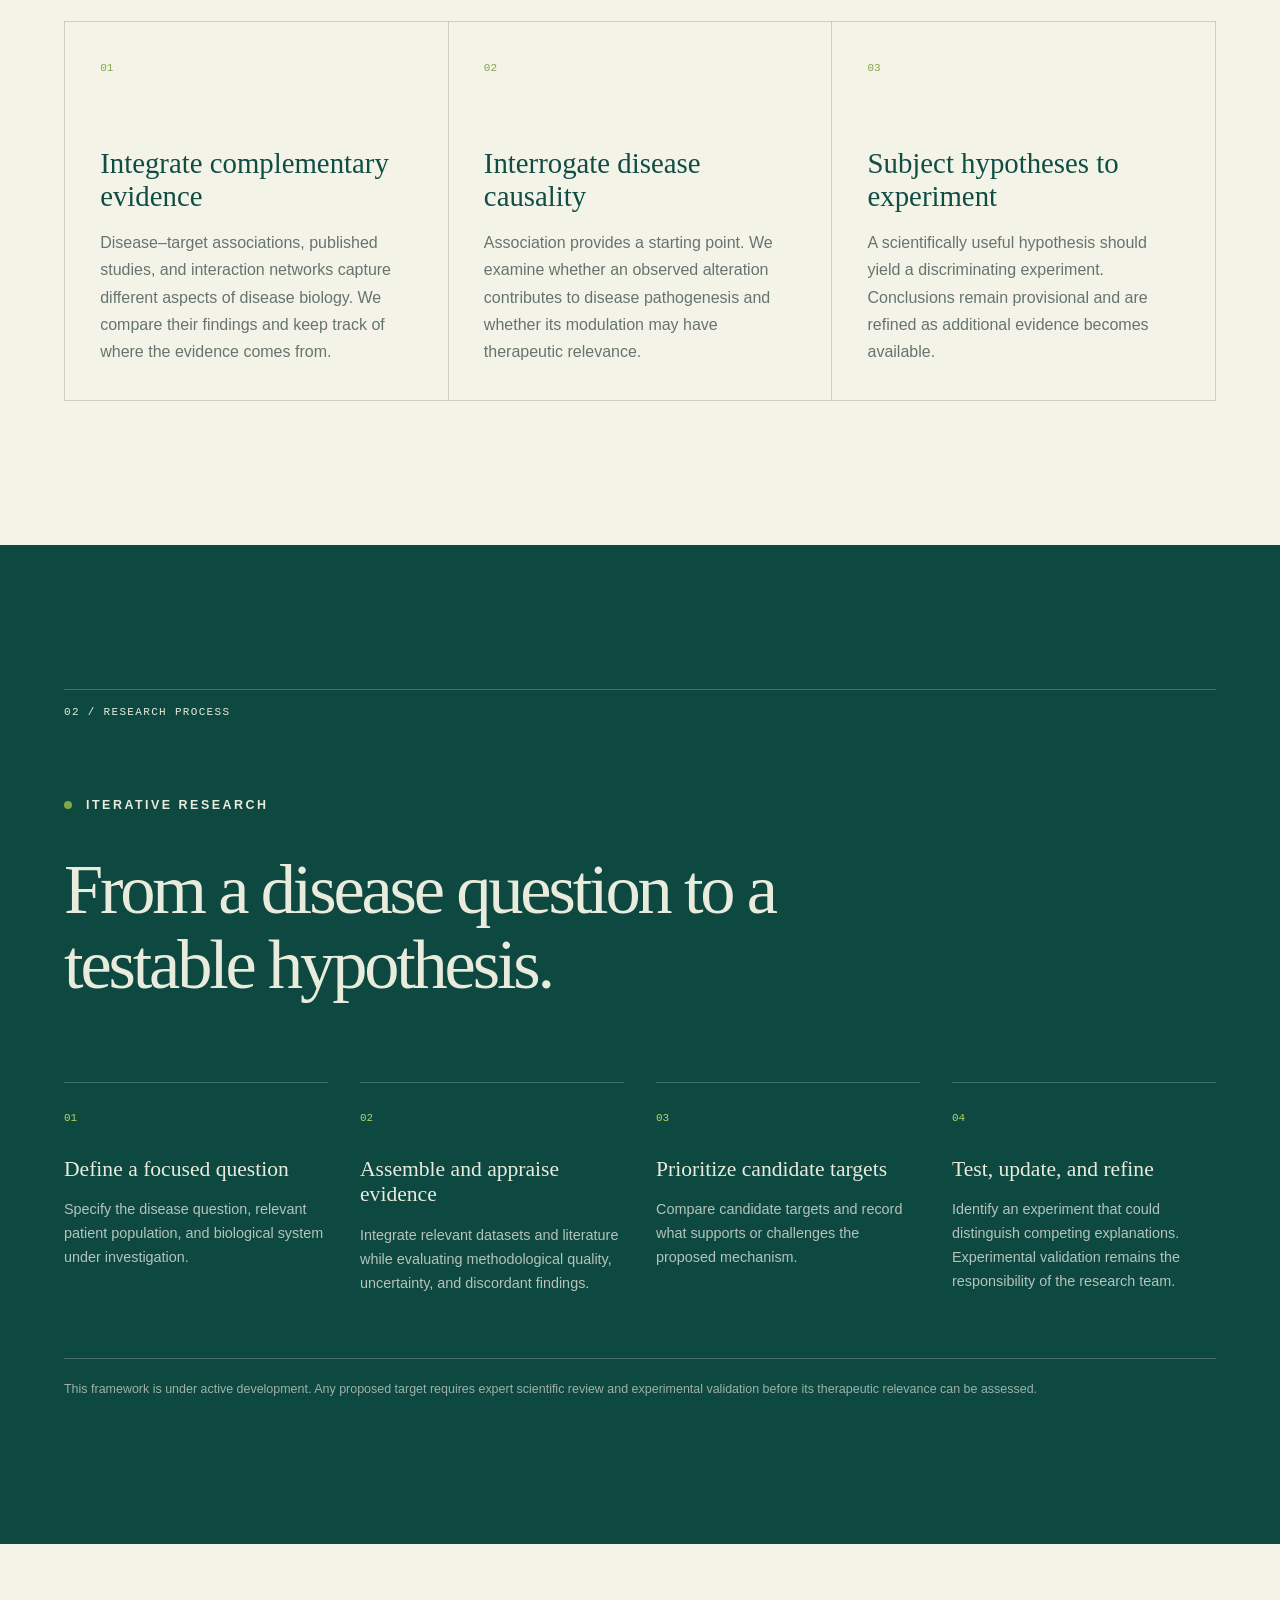
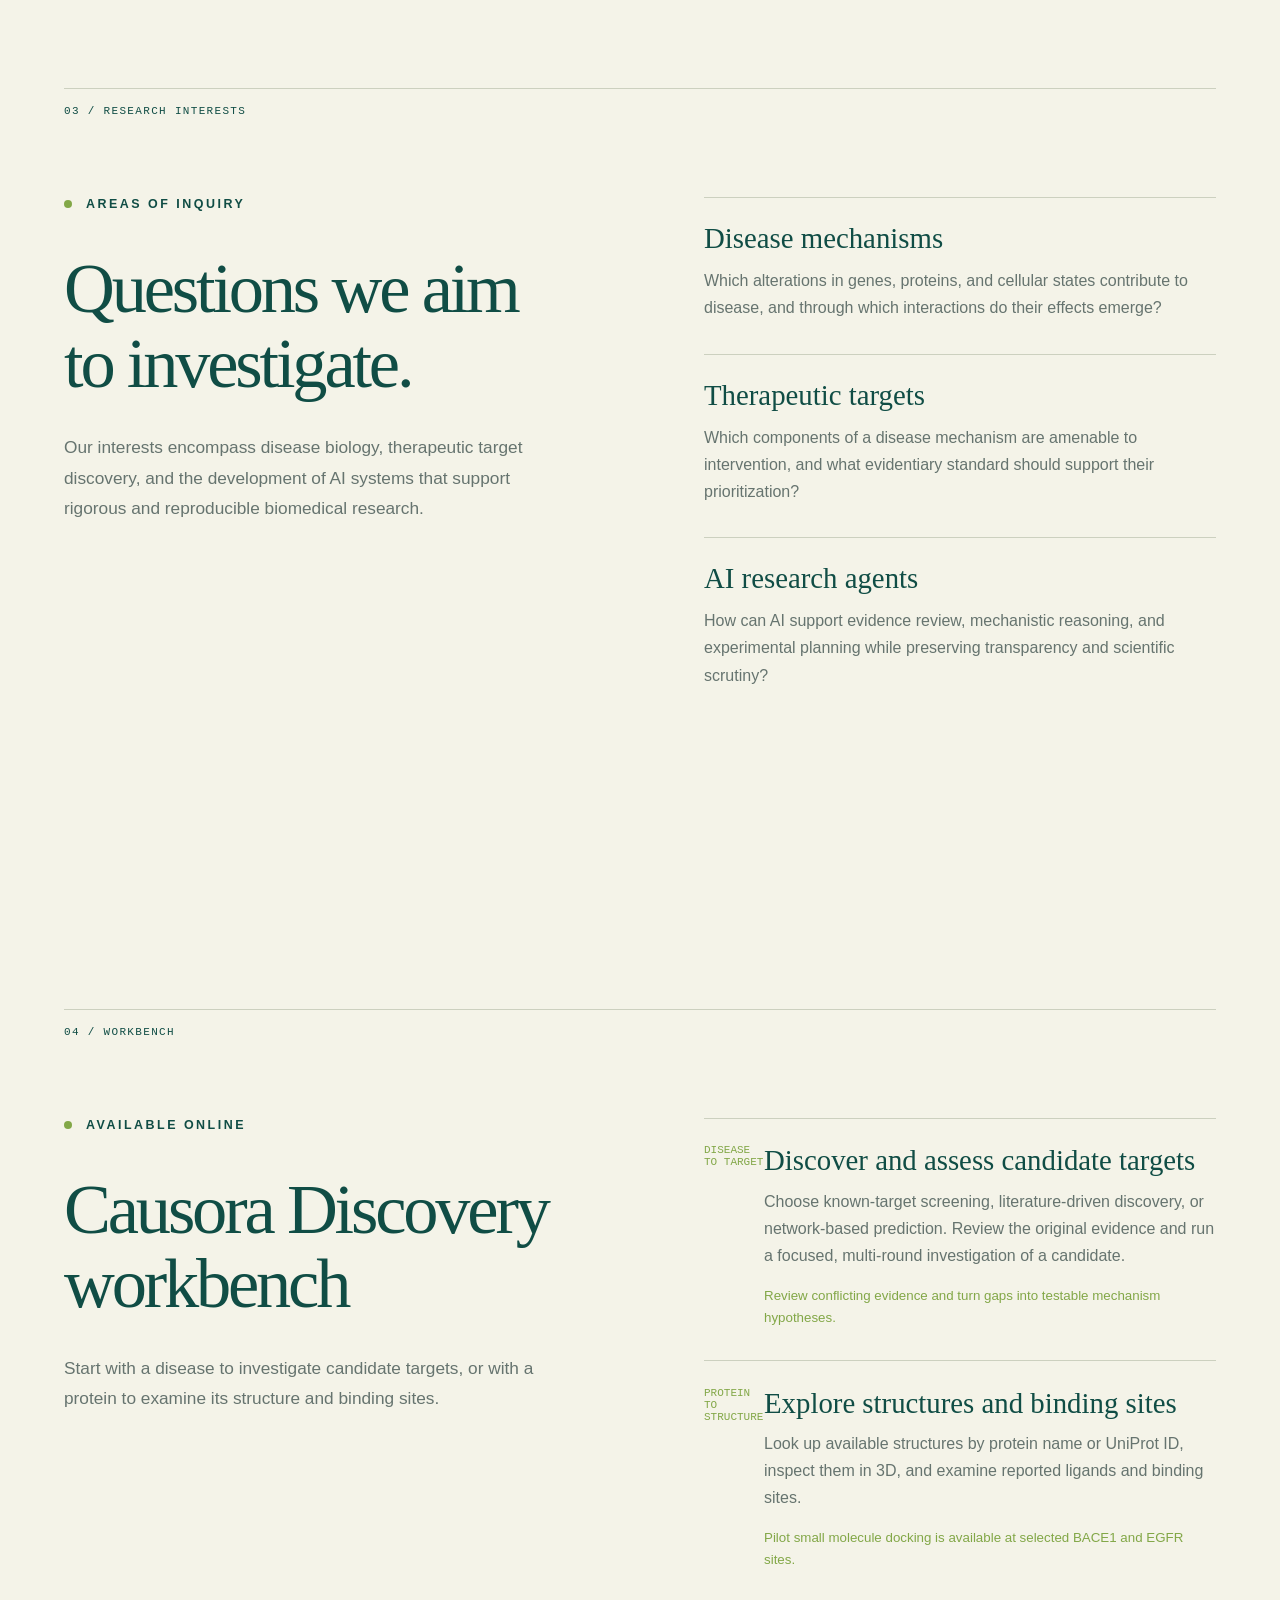
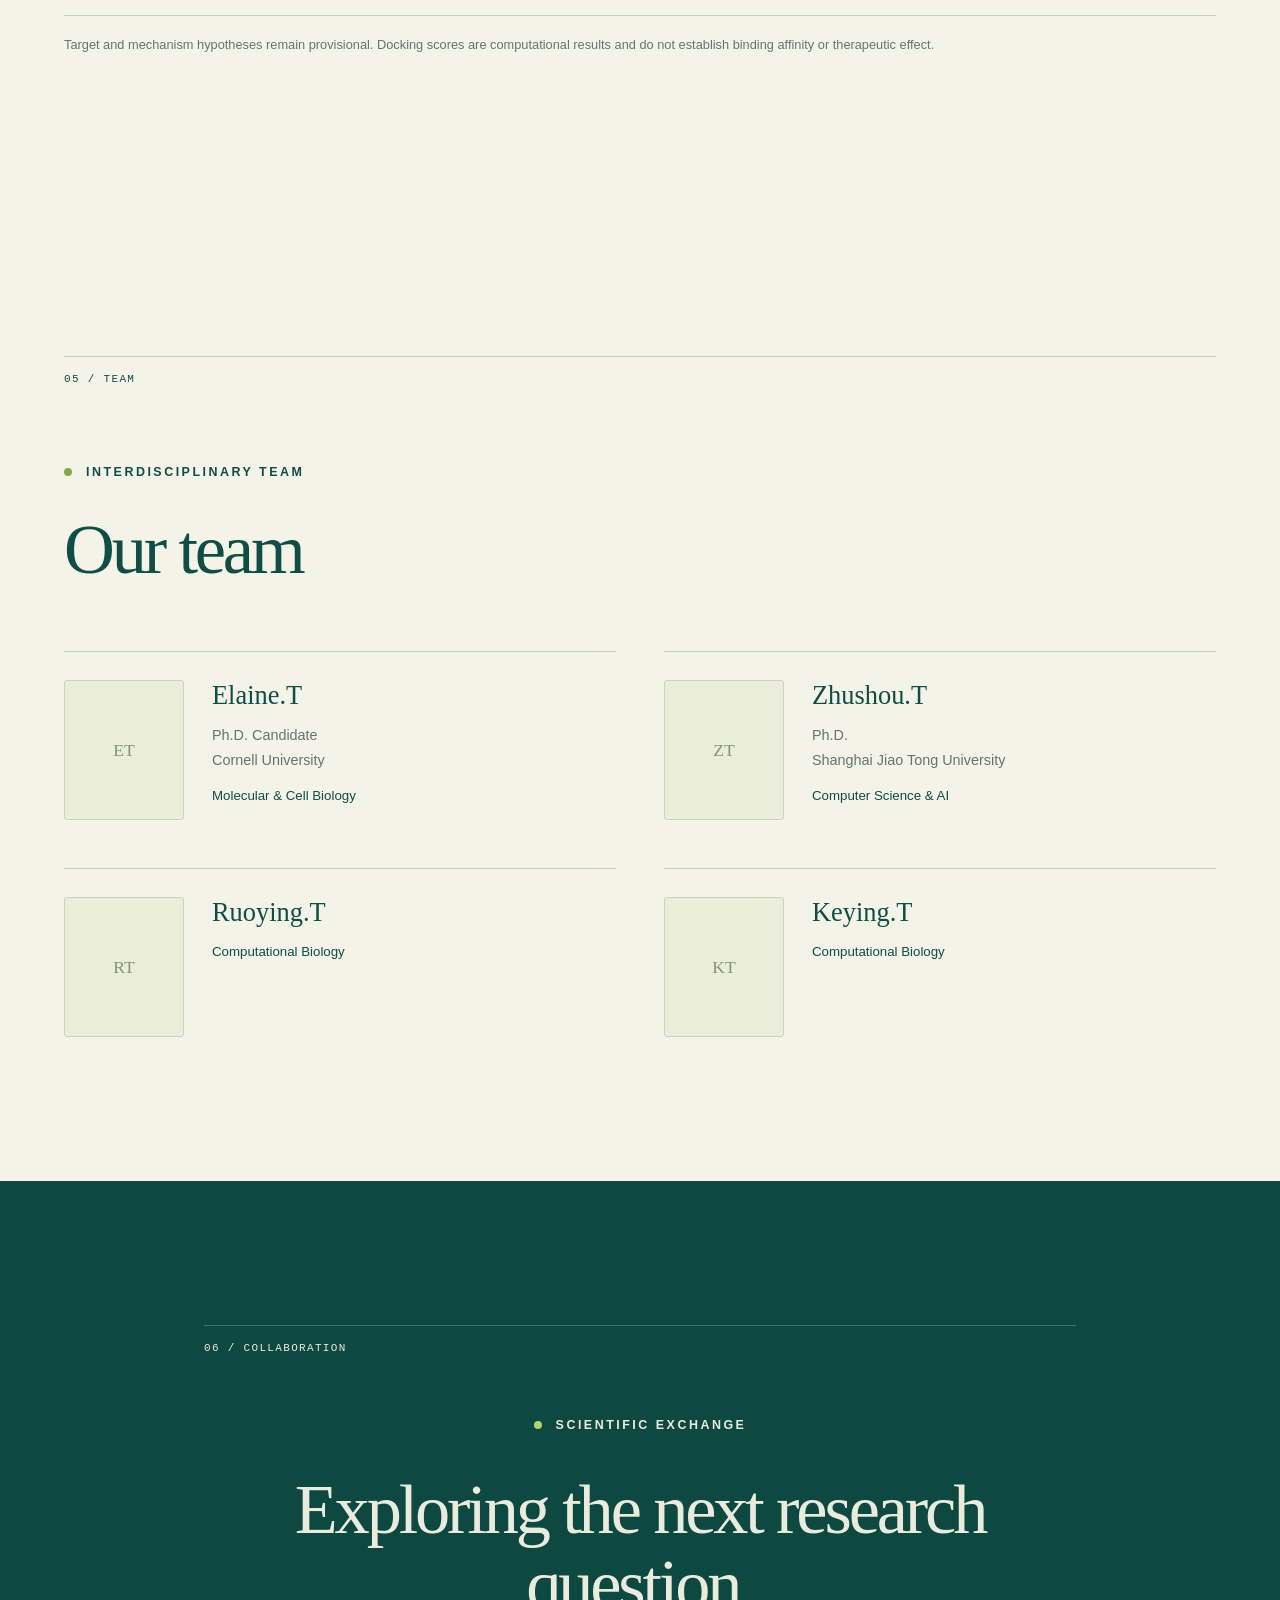
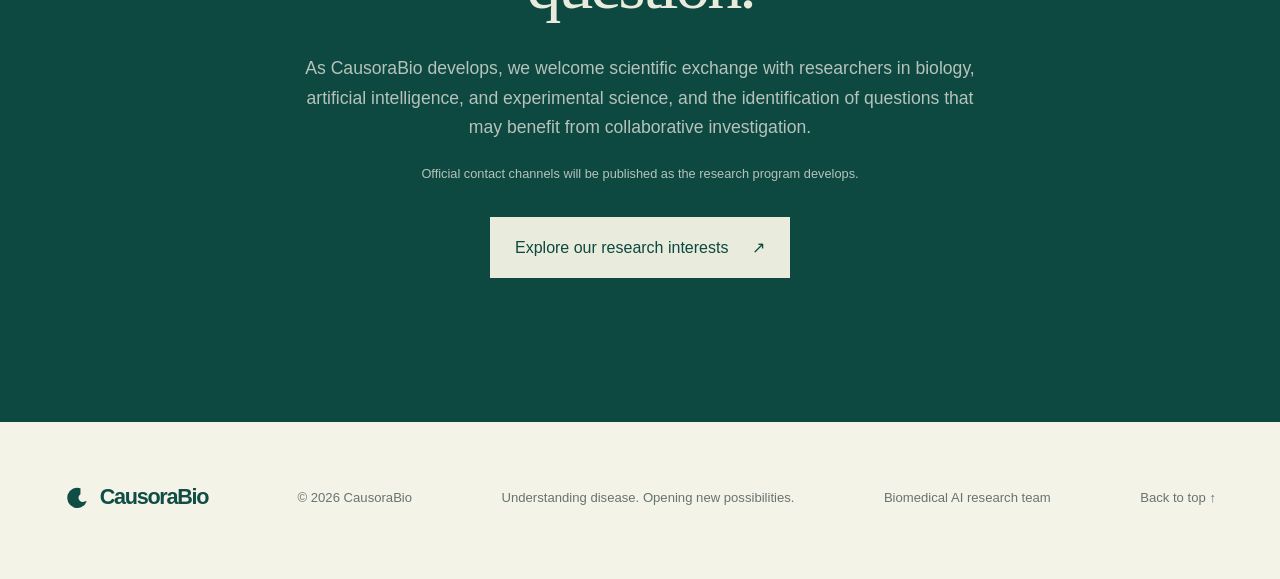
==== commit 4f7f7810: "Use an outward arrow for the Discovery workbench link" ====
--- a/index.html
+++ b/index.html
@@ -41,7 +41,7 @@
         <p class="eyebrow" data-i18n="eyebrow">AI FOR BIOMEDICAL RESEARCH</p>
         <h1><span data-i18n="heroOne">Understand disease.</span><br><em data-i18n="heroTwo">Discover new targets.</em></h1>
         <p class="lede" data-i18n="heroBody">CausoraBio is an interdisciplinary research team applying artificial intelligence to the study of disease mechanisms and the systematic identification of promising therapeutic targets.</p>
-        <a class="button" href="https://170.106.107.133/"><span data-i18n="heroButton">Open Discovery workbench</span><span aria-hidden="true">↘</span></a>
+        <a class="button" href="https://170.106.107.133/"><span data-i18n="heroButton">Open Discovery workbench</span><span aria-hidden="true">↗</span></a>
       </div>
 
       <div class="network-wrap reveal" aria-label="Illustrative biological network">
